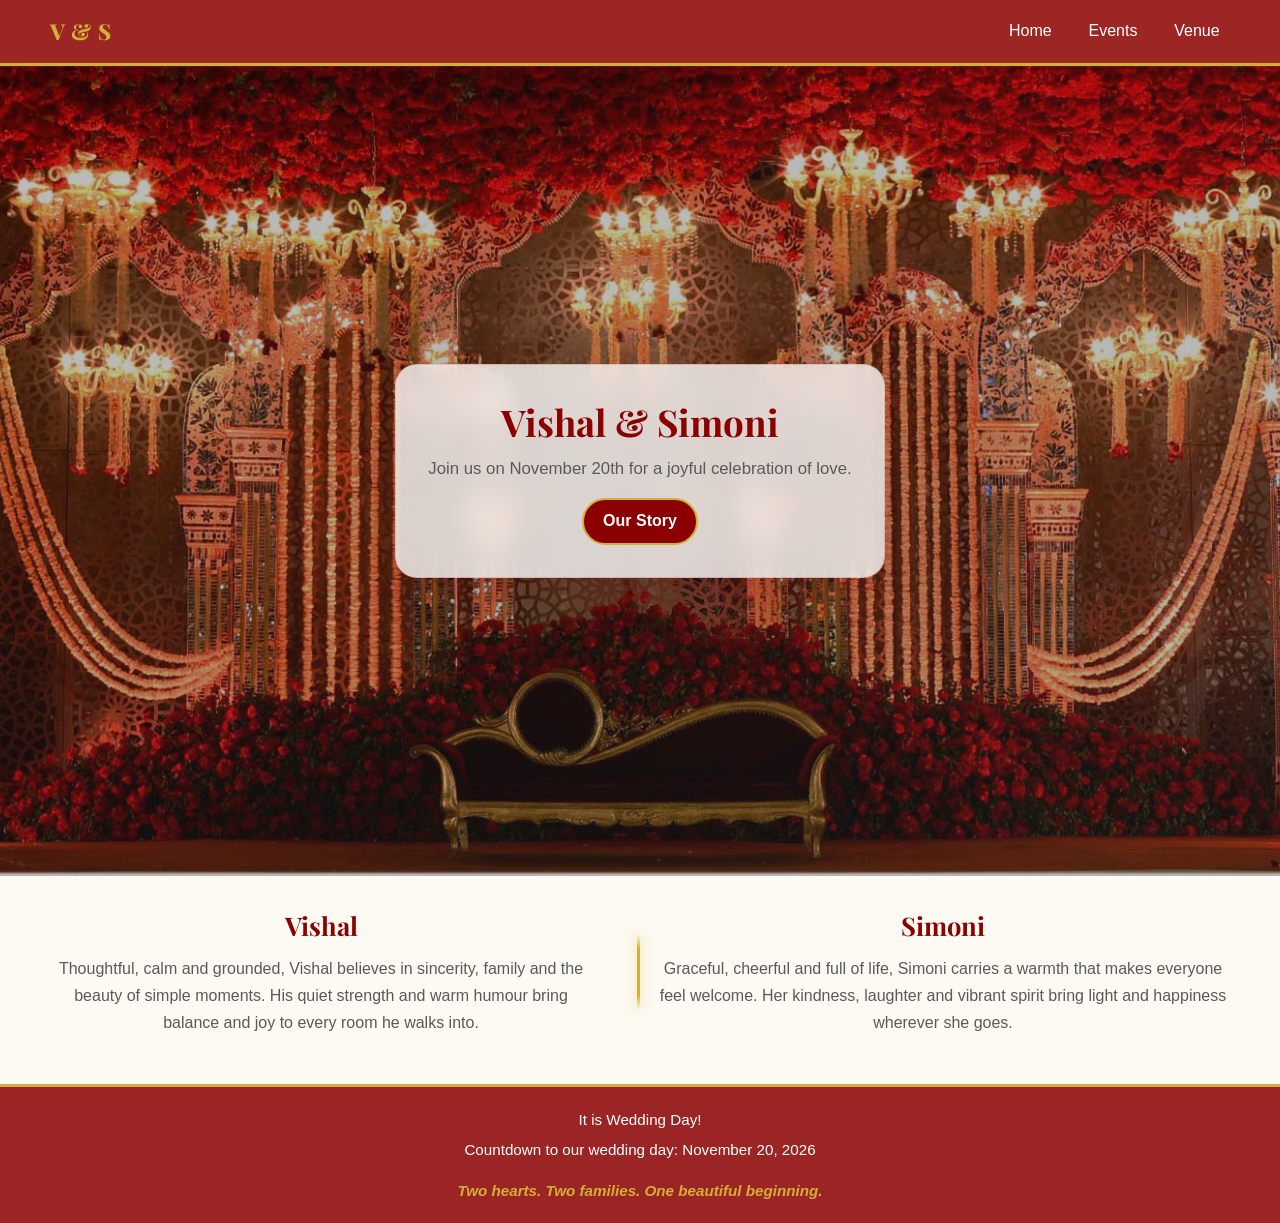
==== index.html @ 8a6bc5d6 "Add files via upload" ====
<!DOCTYPE html>
<html lang="en">
<head>
  <meta charset="UTF-8" />
  <meta name="viewport" content="width=device-width, initial-scale=1.0" />
  <title>Our Wedding - Home</title>
  <link rel="preconnect" href="https://fonts.googleapis.com" />
  <link rel="preconnect" href="https://fonts.gstatic.com" crossorigin />
  <link href="https://fonts.googleapis.com/css2?family=Playfair+Display:wght@600;700;800&family=Inter:wght@300;400;500;600&display=swap" rel="stylesheet" />
  <link rel="stylesheet" href="style.css" />
</head>
<body>
  <header class="topbar">
    <nav class="container nav-grid">
      <a class="brand" href="index.html">V &amp; S</a>
      <div class="nav-links">
        <a href="index.html">Home</a>
        <a href="event.html">Events</a>
        <a href="venue.html">Venue</a>
      </div>
    </nav>
  </header>

  <main>
    <section class="hero" aria-label="Wedding Hero">
      <div class="hero-overlay"></div>
      <div class="glass-card" role="banner" aria-live="polite">
        <h1>Vishal &amp; Simoni</h1>
        <p>Join us on November 20th for a joyful celebration of love.</p>
        <a class="btn" href="event.html">Our Story</a>
      </div>
    </section>
  
    <section class="info-grid container">
      <article>
        <h2>Vishal</h2>
        <p>Thoughtful, calm and grounded, Vishal believes in sincerity, family and the beauty of simple moments. His quiet strength and warm humour bring balance and joy to every room he walks into.</p>
      </article>
      <article>
        <h2>Simoni</h2>
        <p>Graceful, cheerful and full of life, Simoni carries a warmth that makes everyone feel welcome. Her kindness, laughter and vibrant spirit bring light and happiness wherever she goes.</p>
      </article>
    </section>
  </main>

  <footer class="site-footer">
    <div class="countdown" aria-live="polite">
      <div><span id="days">0</span><small>Days</small></div>
      <div><span id="hours">0</span><small>Hours</small></div>
      <div><span id="minutes">0</span><small>Minutes</small></div>
      <div><span id="seconds">0</span><small>Seconds</small></div>
    </div>
    <p>Countdown to our wedding day: November 20, 2026</p>
    <p style="margin-top: 1.5rem; font-style: italic; color: var(--gold); font-weight: 600;">Two hearts. Two families. One beautiful beginning.</p>
  </footer>

  <script>
    const targetDate = new Date("Nov 20, 2026 00:00:00").getTime();
    const updateTimer = () => {
      const now = new Date().getTime();
      const distance = targetDate - now;
      if (distance <= 0) {
        document.querySelector('.countdown').textContent = 'It is Wedding Day!';
        clearInterval(intervalId);
        return;
      }
      const days = Math.floor(distance / (1000 * 60 * 60 * 24));
      const hours = Math.floor((distance % (1000 * 60 * 60 * 24)) / (1000 * 60 * 60));
      const minutes = Math.floor((distance % (1000 * 60 * 60)) / (1000 * 60));
      const seconds = Math.floor((distance % (1000 * 60)) / 1000);
      document.getElementById('days').textContent = days;
      document.getElementById('hours').textContent = hours.toString().padStart(2, '0');
      document.getElementById('minutes').textContent = minutes.toString().padStart(2, '0');
      document.getElementById('seconds').textContent = seconds.toString().padStart(2, '0');
    };
    const intervalId = setInterval(updateTimer, 1000);
    updateTimer();
  </script>
</body>
</html>
---- style.css ----
:root {
    --ivory: #FCFAF2;
    --gold: #D4AF37;
    --maroon: #8B0000;
    --red: #C41E3A;
    --dark-text: #3A3A3A;
    --bg: var(--ivory);
    --surface: rgba(255, 255, 255, 0.78);
    --text: var(--dark-text);
    --muted: #5a5a5a;
    --accent: var(--maroon);
    --border: rgba(139, 0, 0, 0.15);
    --shadow: 0 16px 40px rgba(139, 0, 0, 0.15);
}

* {box-sizing:border-box;margin:0;padding:0;}
html { scroll-behavior: smooth; }
html,body {height:100%;font-family:'Montserrat', sans-serif;background:var(--bg);color:var(--text);display:flex;flex-direction:column;}
body {display:flex;flex-direction:column;}
main {flex:1;}
a {color:inherit;text-decoration:none;}

.topbar {position:sticky;top:0;z-index:20;background:rgba(139,0,0,0.85);backdrop-filter:blur(10px);border-bottom:3px solid var(--gold);box-shadow:0 4px 12px rgba(139,0,0,0.3);}
.container {width:min(100% - 2rem, 1180px);margin:0 auto;}
.nav-grid {display:flex;align-items:center;justify-content:space-between;padding:1rem 0;}
.brand {font-family:'Playfair Display', serif;font-size:1.375rem;font-weight:800;letter-spacing:0.03em;color:var(--gold);}
.nav-links {display:flex;gap:1rem;}
.nav-links a {font-weight:500;color:#fff;padding:0.4rem 0.65rem;border-radius:8px;transition:all 0.2s ease;}
.nav-links a:hover {background:var(--gold);color:var(--maroon);}

.hero {position:relative;height:90vh;display:flex;align-items:center;justify-content:center;text-align:center;background:url('images/hero.jpg') center/cover no-repeat;}
.hero-overlay {position:absolute;inset:0;background:linear-gradient(160deg,rgba(15,15,16,0.28),rgba(46,46,48,0.35));}
.glass-card {position:relative;z-index:2;max-width:520px;margin:0 1rem;padding:2rem;backdrop-filter:blur(12px);background:var(--surface);border:1px solid var(--border);box-shadow:var(--shadow);border-radius:22px;}
.glass-card h1 {font-family:'Playfair Display', serif;font-size:2.3rem;margin-bottom:0.8rem;color:var(--maroon);}
.glass-card p {margin-bottom:1.2rem;color:var(--muted);font-size:1.05rem;}
.btn {display:inline-flex;align-items:center;gap:0.4rem;background:var(--maroon);color:#fff;padding:0.78rem 1.2rem;border-radius:999px;font-weight:600;transition:transform 0.2s ease, box-shadow 0.2s ease;border:2px solid var(--gold);}
.btn:hover {transform:translateY(-1px);box-shadow:0 10px 20px rgba(128,0,0,0.38);background:var(--gold);}

.info-grid {display:grid;grid-template-columns:1fr 1fr;gap:2rem;margin:2rem auto 3rem;align-items:center;}
.info-grid article {text-align:center;}
.info-grid article:first-child {position:relative;padding-right:2rem;}
.info-grid article:first-child::after {content:'';position:absolute;right:-1rem;top:50%;transform:translateY(-50%);width:3px;height:60%;background:linear-gradient(180deg, transparent 0%, var(--gold) 20%, var(--gold) 80%, transparent 100%);border-radius:999px;box-shadow:0 0 12px rgba(212,175,55,0.5);}
.info-grid h2 {font-family:'Playfair Display', serif;font-size:1.6rem;margin-bottom:0.8rem;color:var(--maroon);}
.info-grid p {line-height:1.7;color:var(--muted);}

.section-block {margin:1.5rem 0;padding:1rem 0;}
.section-block h2,h3 {font-family:'Playfair Display', serif;color:var(--maroon);margin-bottom:0.8rem;}
.section-block p, .section-block ul {color:var(--muted);line-height:1.7;}
.section-block ul {padding-left:1.3rem;list-style-type:disc;}

.gallery-section {
  margin:1.5rem 0;
  overflow: hidden; /* Clear floats */
}
.carousel {position:relative;overflow:hidden;border-radius:16px;border:3px solid var(--gold);box-shadow:0 15px 40px rgba(139,0,0,0.25);}
.carousel-track {display:flex;transition:all 0.5s cubic-bezier(0.25, 0.46, 0.45, 0.94);}
.carousel-slide {min-width:100%;display:none;aspect-ratio:4/5;object-fit:cover;filter:brightness(0.95);}
.carousel-slide.active {display:block;animation:slideIn 0.5s ease-out;}
.carousel-slide.active:hover {filter:brightness(1.05);}

@keyframes slideIn {
  from { opacity: 0; transform: scale(0.98); }
  to { opacity: 1; transform: scale(1); }
}

.carousel-btn {position:absolute;top:50%;transform:translateY(-50%);background:rgba(139,0,0,0.9);border:2px solid var(--gold);width:48px;height:48px;border-radius:50%;font-size:1.4rem;cursor:pointer;color:var(--gold);box-shadow:0 12px 24px rgba(139,0,0,0.35);transition:all 0.3s ease;font-weight:bold;}
.carousel-btn:hover {background:var(--gold);color:var(--maroon);transform:translateY(-50%) scale(1.1);}
.prev {left:16px;}
.next {right:16px;}

.video-wrap {position:relative;padding-top:56.25%;border-radius:16px;overflow:hidden;border:1px solid var(--border);box-shadow:var(--shadow);}
.video-wrap iframe {position:absolute;inset:0;width:100%;height:100%;border:0;}

.button-89 {
  --b: 3px;
  --s: .45em;
  --color: var(--maroon);
  padding: calc(.8em + var(--s)) calc(1.2em + var(--s));
  color: var(--color);
  --_p: var(--s);
  background:
    conic-gradient(from 90deg at var(--b) var(--b),#0000 90deg,var(--color) 0)
    var(--_p) var(--_p)/calc(100% - var(--b) - 2*var(--_p)) calc(100% - var(--b) - 2*var(--_p));
  transition: .3s linear, color 0s, background-color 0s;
  outline: var(--b) solid #0000;
  outline-offset: .6em;
  font-size: 18px;
  font-weight: 600;
  border: 0;
  user-select: none;
  -webkit-user-select: none;
  touch-action: manipulation;
  cursor: pointer;
  text-decoration: none;
  display: inline-block;
}

.button-89:hover,
.button-89:focus-visible {
  --_p: 0px;
  outline-color: var(--color);
  outline-offset: .05em;
}

.button-89:active {
  background: var(--color);
  color: #fff;
}

.event-buttons {
  text-align: center;
  padding: 3rem 0;
  background: linear-gradient(135deg, rgba(139, 0, 0, 0.05) 0%, rgba(212, 175, 55, 0.05) 100%);
  border-radius: 16px;
  margin: 2rem 0 3rem 0;
}

.event-buttons h2,
.event-buttons h3 {
  font-size: 2.2rem;
  color: var(--maroon);
  margin-bottom: 0.5rem;
}

.event-buttons p {
  color: var(--muted);
  margin-bottom: 2rem;
  font-size: 1.1rem;
}

.events-details {
  display: grid;
  grid-template-columns: repeat(auto-fit, minmax(250px, 1fr));
  gap: 2rem;
  margin-top: 2rem;
}

.event-detail-card {
  background: linear-gradient(135deg, rgba(139, 0, 0, 0.06) 0%, rgba(212, 175, 55, 0.06) 100%);
  padding: 1.8rem;
  border-left: 4px solid var(--gold);
  border-radius: 12px;
  box-shadow: 0 8px 16px rgba(139, 0, 0, 0.1);
  transition: all 0.3s ease;
}

.event-detail-card:hover {
  transform: translateY(-4px);
  box-shadow: 0 12px 24px rgba(139, 0, 0, 0.15);
}

.event-detail-card h4 {
  color: var(--maroon);
  font-size: 1.3rem;
  margin-bottom: 0.8rem;
  font-family: 'Playfair Display', serif;
}

.event-detail-card p {
  color: var(--muted);
  line-height: 1.7;
  font-size: 0.95rem;
}

.event-nav-buttons {
  margin: 3rem 0 2rem;
  padding: 2.5rem;
  background: linear-gradient(135deg, rgba(139, 0, 0, 0.08) 0%, rgba(212, 175, 55, 0.08) 100%);
  border-radius: 16px;
  border: 2px solid rgba(212, 175, 55, 0.3);
  text-align: center;
}

.event-nav-buttons h3 {
  color: var(--maroon);
  margin-bottom: 1.5rem;
  font-size: 1.8rem;
}

.event-grid { display: flex; justify-content: center; gap: 30px; flex-wrap: wrap; align-items: center; }
.event-grid .button-89 { margin: 15px; }

.map-container {position:relative;padding-top:56.25%;border-radius:16px;overflow:hidden;border:1px solid var(--border);box-shadow:var(--shadow);}
.map-container iframe {position:absolute;inset:0;width:100%;height:100%;border:0;filter:grayscale(15%) contrast(96%) brightness(110%);}

.site-footer {padding:1.5rem 0;text-align:center;color:#fff;font-size:0.95rem;border-top:3px solid var(--gold);background:rgba(139,0,0,0.85);margin-top:auto;}
.site-footer a {color:var(--gold);transition:0.3s;text-decoration:none;}
.site-footer a:hover {text-decoration:underline;}
.countdown {display:flex;justify-content:center;gap:0.9rem;margin-bottom:0.8rem;flex-wrap:wrap;}
.countdown div {background:linear-gradient(135deg, var(--maroon) 0%, rgba(139,0,0,0.8) 100%);padding:1rem 1.2rem;border-radius:12px;min-width:80px;border:2px solid var(--gold);box-shadow:0 12px 28px rgba(212,175,55,0.3);text-align:center;transition:all 0.3s ease;}
.countdown div:hover {transform:translateY(-4px);box-shadow:0 16px 36px rgba(212,175,55,0.4);border-color:#fff;}
.countdown span {display:block;font-family:'Playfair Display', serif;font-size:1.6rem;color:var(--gold);font-weight:800;line-height:1.2;}
.countdown small {color:#fff;font-size:0.7rem;text-transform:uppercase;letter-spacing:0.12em;font-weight:600;margin-top:0.3rem;}

@media (max-width: 960px) {
  .info-grid {grid-template-columns:1fr;}
  .nav-links {gap:0.6rem;}
  .hero {height:70vh;}
}
@media (max-width: 640px) {
  .topbar {padding:0.55rem 0;}
  .glass-card {padding:1.5rem 1rem;}
  .glass-card h1 {font-size:1.8rem;}
  .info-grid {margin:1.5rem auto;}
  .carousel-btn {width:34px;height:34px;font-size:0.95rem;}
  .countdown {flex-wrap:wrap;gap:0.7rem;}
}

/* Parallax Gallery Styles */
.main-slider {
  width: 80%;
  height: 400px; /* Reduced from 100vh for testing */
  float: left;
  position: relative;
  overflow: hidden;
}

.nav-slider {
  width: 20%;
  height: 400px; /* Reduced from 100vh for testing */
  float: left;
  position: relative;
}

.main-slider .swiper-slide,
.nav-slider .swiper-slide {
  overflow: hidden;
  backface-visibility: hidden;
  -webkit-backface-visibility: hidden;
}

.main-slider .slide-bgimg {
  position: absolute;
  top: 0;
  left: 0;
  width: 100%;
  height: 100%;
  background-position: center center;
  background-size: contain; /* Shows full image without cutting */
  background-repeat: no-repeat;
  background-color: rgba(139, 0, 0, 0.1); /* Fills gaps with subtle color */
  transform: translateX(0);
}

.main-slider .content {
  display: none; /* hide text overlays on Roka images */
}

.main-slider .content .title {
  font-size: 2.6em;
  font-weight: bold;
  margin-bottom: 30px;
  color: var(--gold);
  font-family: 'Playfair Display', serif;
  text-shadow: 2px 2px 4px rgba(0,0,0,0.8);
}

.main-slider .content .caption {
  display: block;
  font-size: 13px;
  line-height: 1.4;
  opacity: 0;
  transition: opacity .3s ease;
  color: #fff;
  text-shadow: 1px 1px 2px rgba(0,0,0,0.7);
}

.main-slider .content .caption.show {
  opacity: 1;
}

.nav-slider .content {
  width: 100%;
  text-align: center;
  cursor: pointer;
}

.nav-slider .content .title {
  font-size: 20px;
  color: var(--gold);
  font-weight: bold;
}

.nav-slider .swiper-slide {
  opacity: 0.4;
  transition: opacity 0.3s ease;
  height: 80px; /* Fixed height for thumbnails */
  margin-bottom: 5px;
}

.nav-slider .swiper-slide img {
  width: 100%;
  height: 100%;
  object-fit: cover; /* Ensures images fit without distortion */
  border-radius: 4px;
  cursor: pointer;
}

.nav-slider .swiper-slide.swiper-slide-active {
  opacity: 1;
  transform: scale(1.05); /* Slight scale effect for active thumbnail */
}

[class^="swiper-button-"] {
  width: 44px;
  opacity: 0;
  visibility: hidden;
  transition: all 0.3s ease;
  z-index: 10;
}

.main-slider:hover .swiper-button-prev,
.main-slider:hover .swiper-button-next {
  opacity: 1;
  visibility: visible;
}

.swiper-button-prev {
  transform: translateX(50px);
}

.swiper-button-next {
  transform: translateX(-50px);
}

.main-slider.loading,
.nav-slider.loading {
  opacity: 0.5; /* Reduced opacity instead of hidden */
}

/* Engagement faux 3D scroll slider */
.faux-3d-slider {
  position: relative;
  width: 100%;
  max-width: 1100px;
  height: 420px;
  margin: 1.2rem auto;
  perspective: 1200px;
  overflow: hidden;
  display: flex;
  justify-content: center;
  align-items: center;
  background: rgba(255,255,255,0.05);
  border: 2px solid rgba(212,175,55,0.3);
  border-radius: 16px;
}

.faux-3d-track {
  position: absolute;
  top: 50%;
  left: 50%;
  width: 100%;
  height: 100%;
  transform-style: preserve-3d;
  transform-origin: center center;
  transform: translate(-50%, -50%);
}

.faux-3d-card {
  position: absolute;
  top: 50%;
  left: 50%;
  width: 220px;
  height: 320px;
  transform-style: preserve-3d;
  transition: transform 1.2s ease, opacity 1.2s ease;
  border-radius: 14px;
  overflow: hidden;
  box-shadow: 0 18px 35px rgba(0,0,0,0.25);
  opacity: 0.2;
  backface-visibility: hidden;
  will-change: transform, opacity;
}

.faux-3d-card img {
  width: 100%;
  height: 100%;
  object-fit: contain;
  background-color: #000;
}

.faux-3d-card.active,
.faux-3d-card.near {
  opacity: 1;
}

.faux-3d-card {
  position: absolute;
  top: 50%;
  left: 50%;
  width: 240px;
  height: 360px;
  transform-style: preserve-3d;
  transition: transform 1.2s ease, opacity 1.2s ease;
  border-radius: 14px;
  overflow: hidden;
  box-shadow: 0 18px 35px rgba(0,0,0,0.25);
  opacity: 0.2;
}

.faux-3d-card.active,
.faux-3d-card.near {
  opacity: 1;
}

.faux-3d-card img {
  width: 100%;
  height: 100%;
  object-fit: cover;
  display: block;
}

.faux-3d-card .overlay {
  display: none;
}

@media (max-width: 768px) {
  .faux-3d-slider {
    height: 300px;
  }
  .faux-3d-card {
    width: 180px;
    height: 260px;
  }
}

@media (max-width: 480px) {
  .faux-3d-slider {
    height: 240px;
  }
  .faux-3d-card {
    width: 140px;
    height: 220px;
  }
}

/* Responsive adjustments for parallax gallery */
@media (max-width: 768px) {
  .main-slider {
    width: 100%;
    height: 300px; /* Adjusted for mobile */
    float: none;
  }
  
  .nav-slider {
    width: 100%;
    height: 80px; /* Adjusted for mobile thumbnails */
    float: none;
  }

  .faux-3d-slider {
    height: 280px;
  }

  .faux-3d-card {
    width: 220px;
    height: 100%;
  }
  
  .nav-slider .swiper-wrapper {
    flex-direction: row;
  }
  
  .nav-slider .swiper-slide {
    height: 60px; /* Smaller thumbnails on mobile */
    margin-bottom: 0;
    margin-right: 5px;
  }
  
  .main-slider .content {
    width: 70%;
    top: 30%;
  }
  
  .main-slider .content .title {
    font-size: 2em;
  }
}

@media (max-width: 480px) {
  .main-slider {
    height: 250px; /* Adjusted for small screens */
  }
  
  .nav-slider .swiper-slide {
    height: 50px; /* Even smaller on very small screens */
  }
  
  .main-slider .content {
    width: 80%;
    padding-left: 3%;
  }

  .faux-3d-slider {
    height: 220px;
  }

  .faux-3d-card {
    width: 160px;
    height: 100%;
  }
  
  .main-slider .content .title {
    font-size: 1.5em;
    margin-bottom: 20px;
  }
}
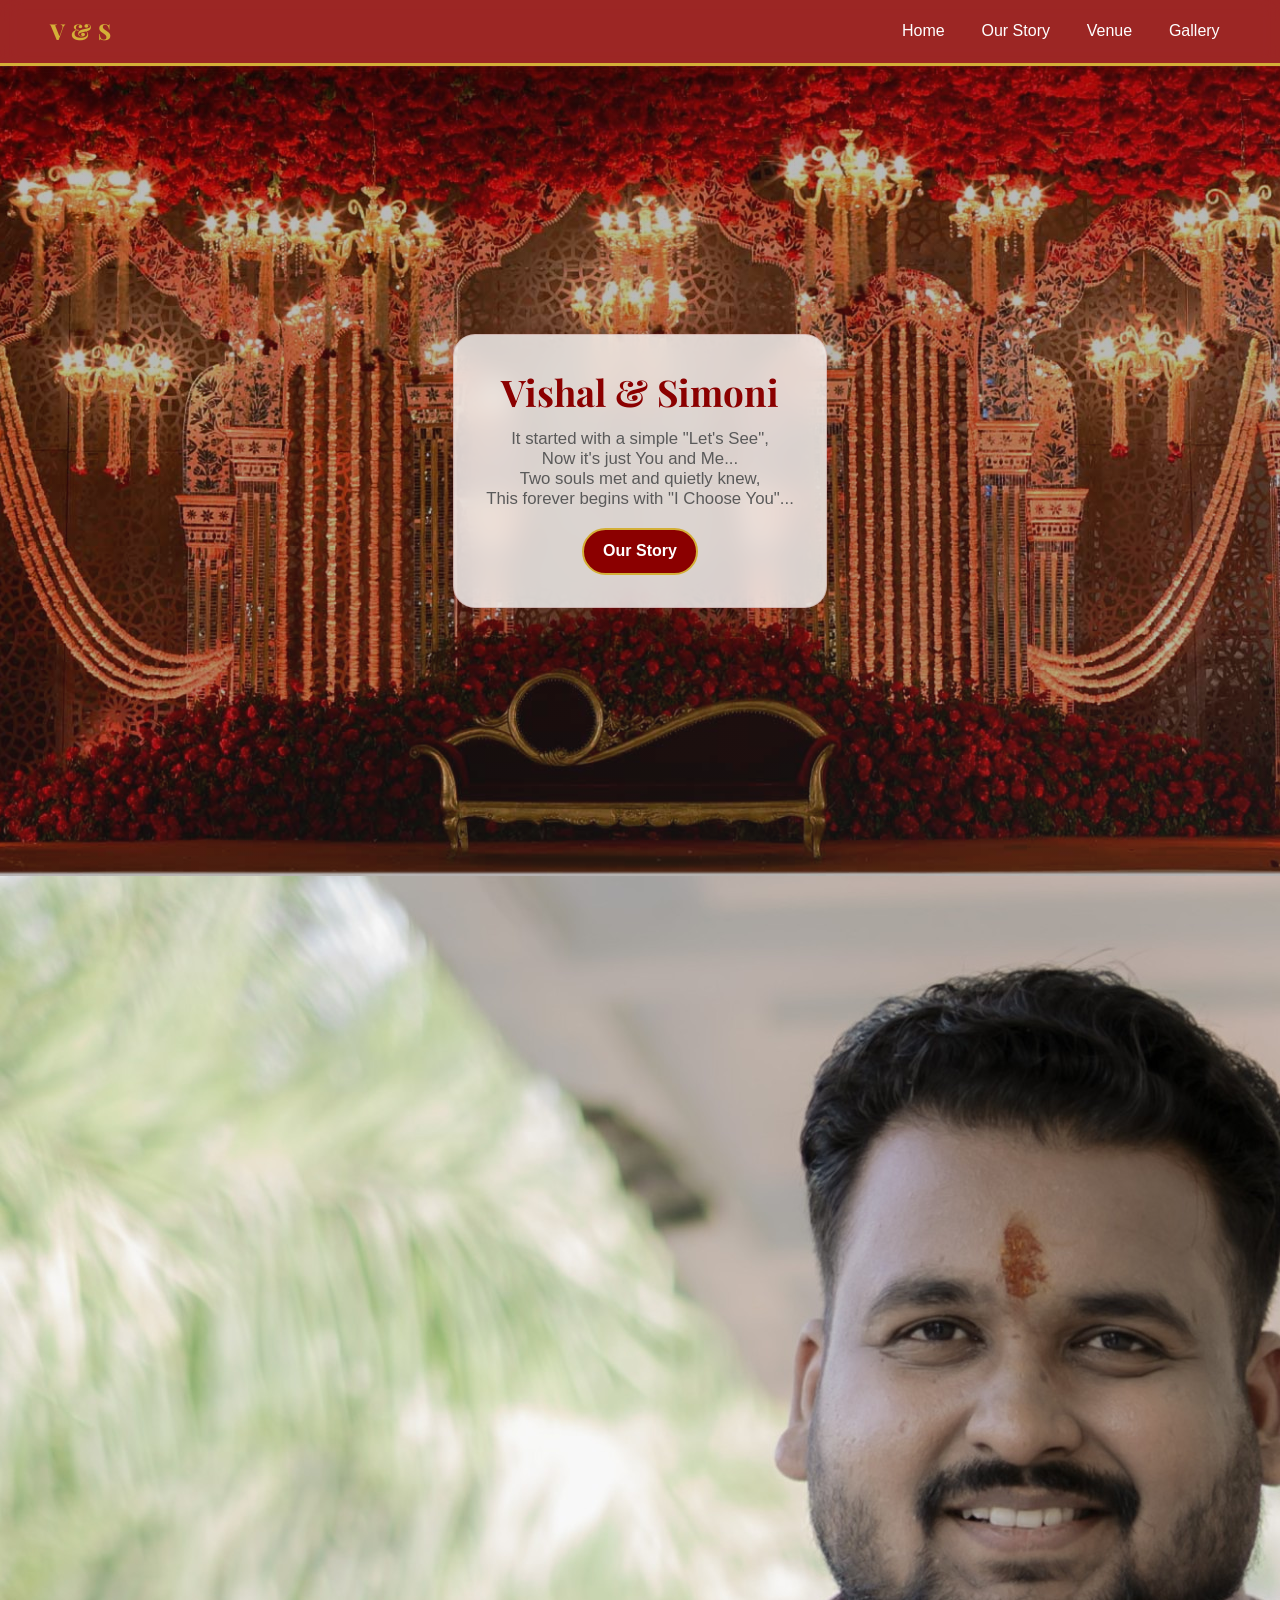
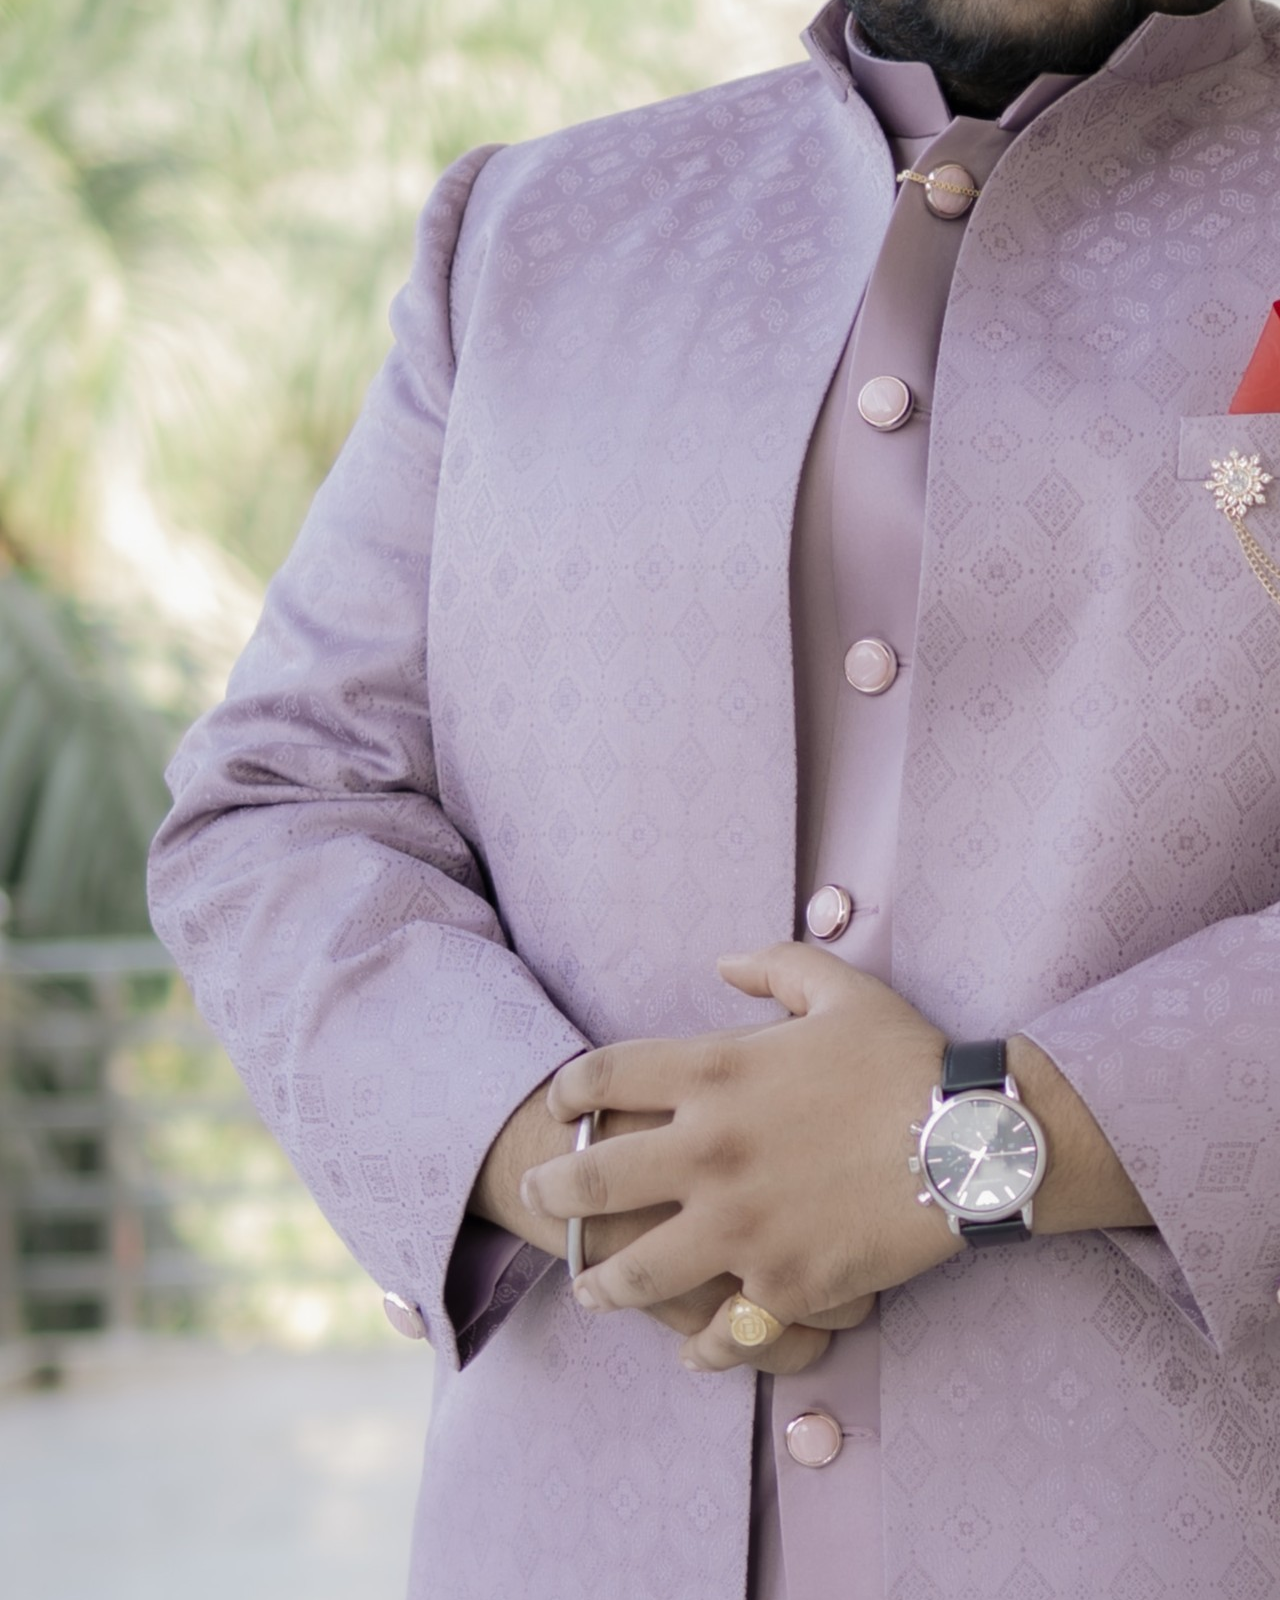
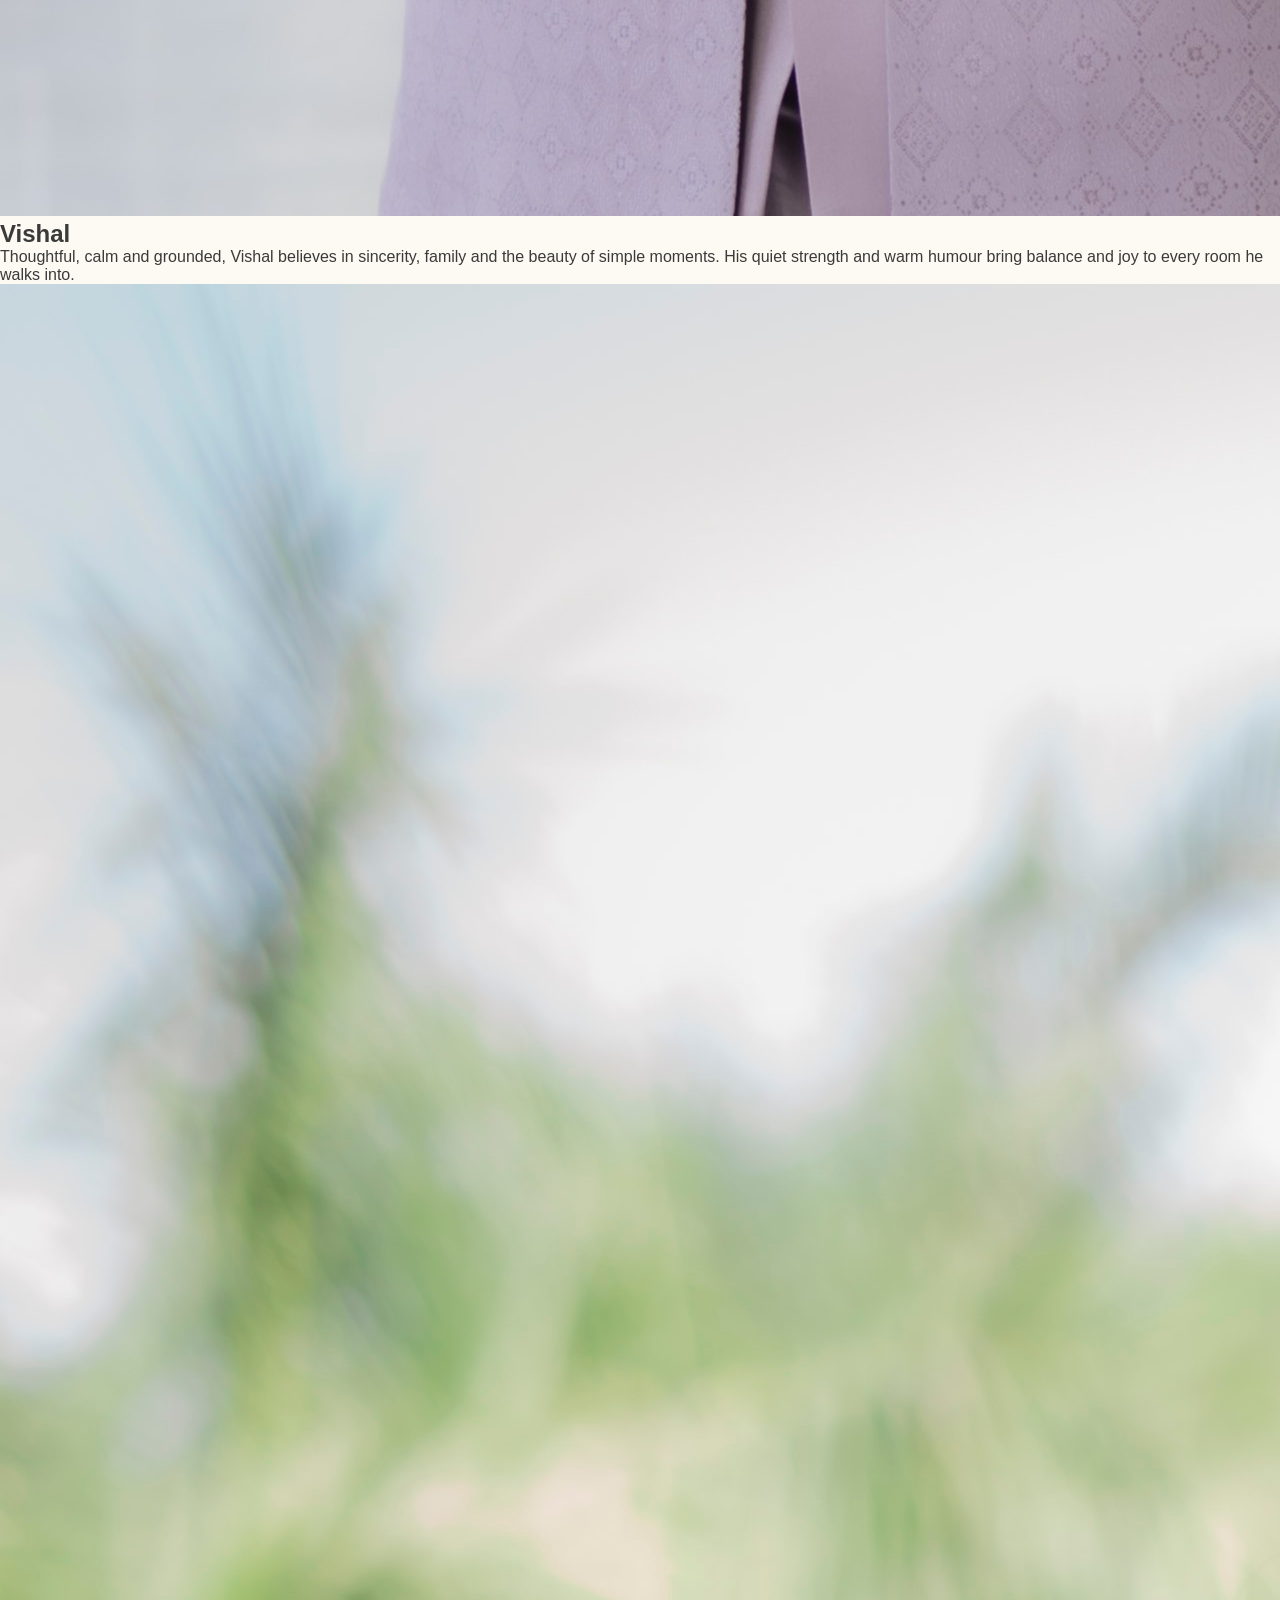
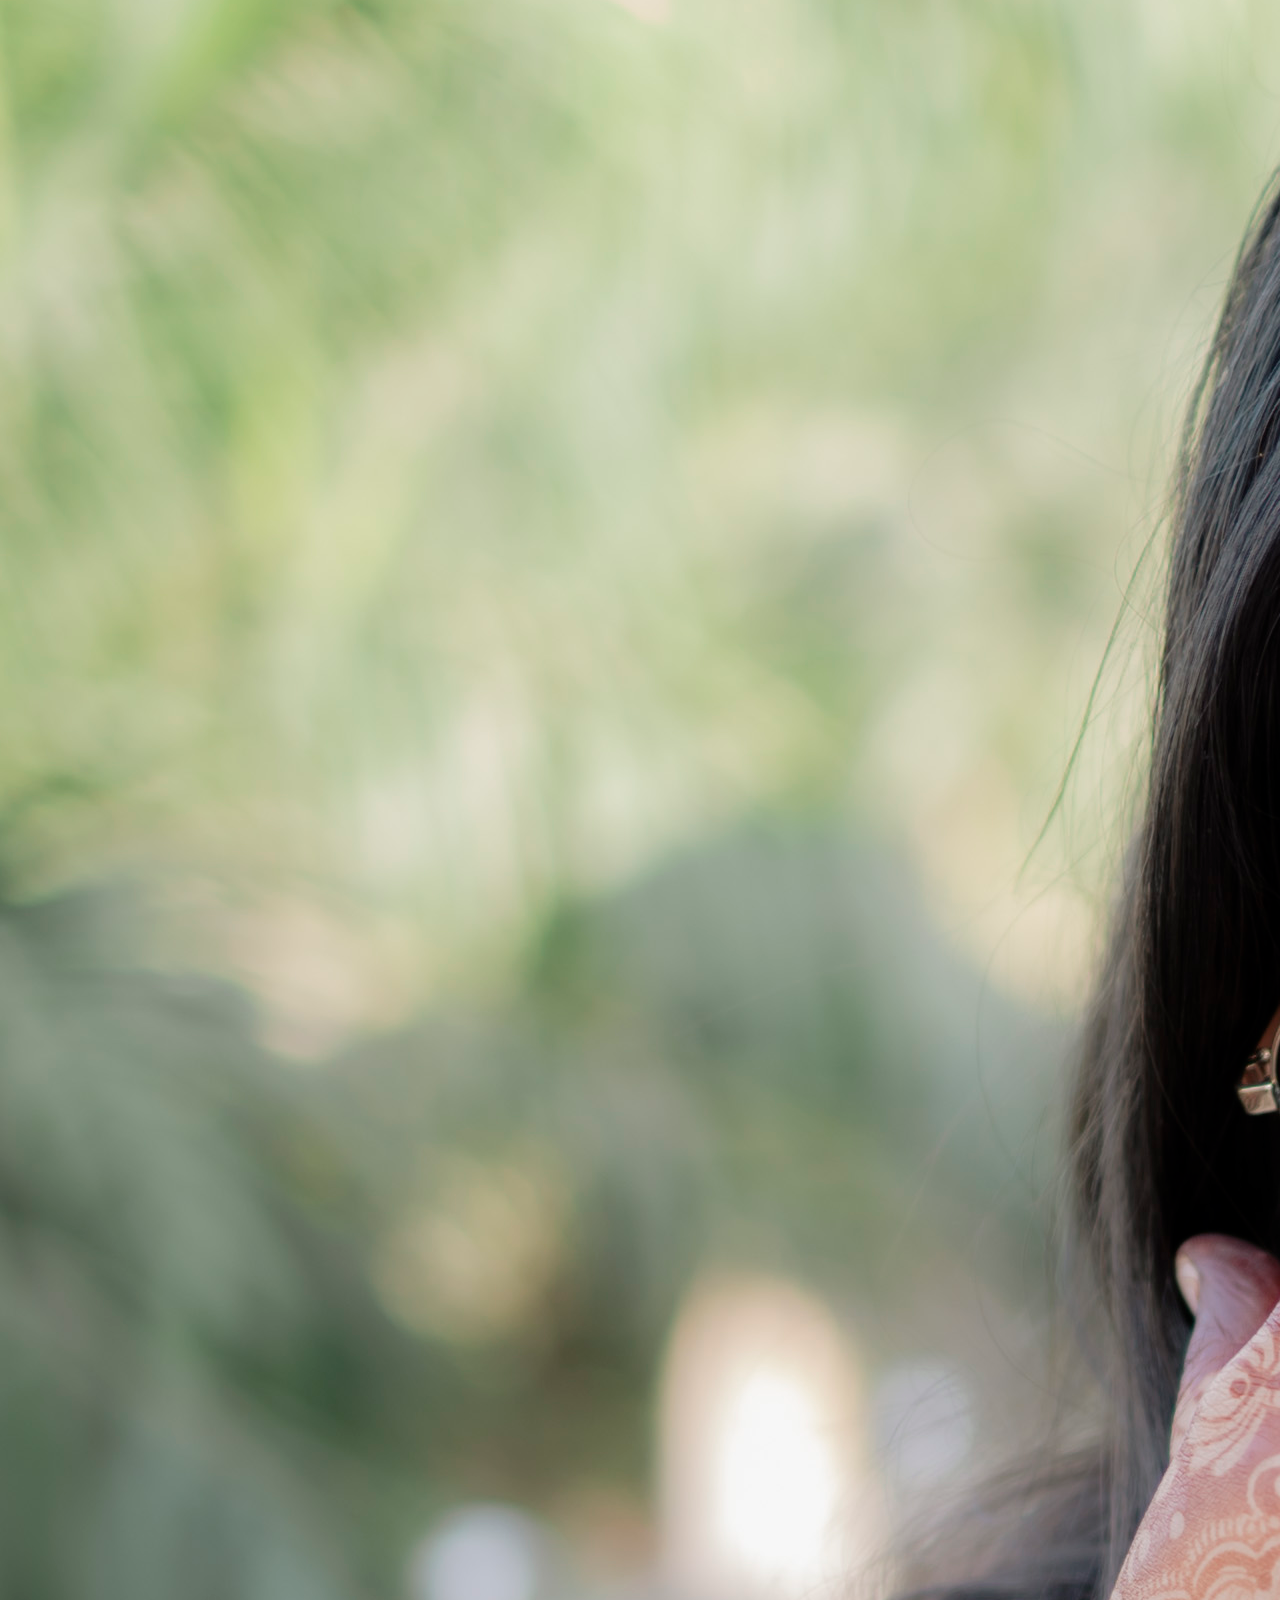
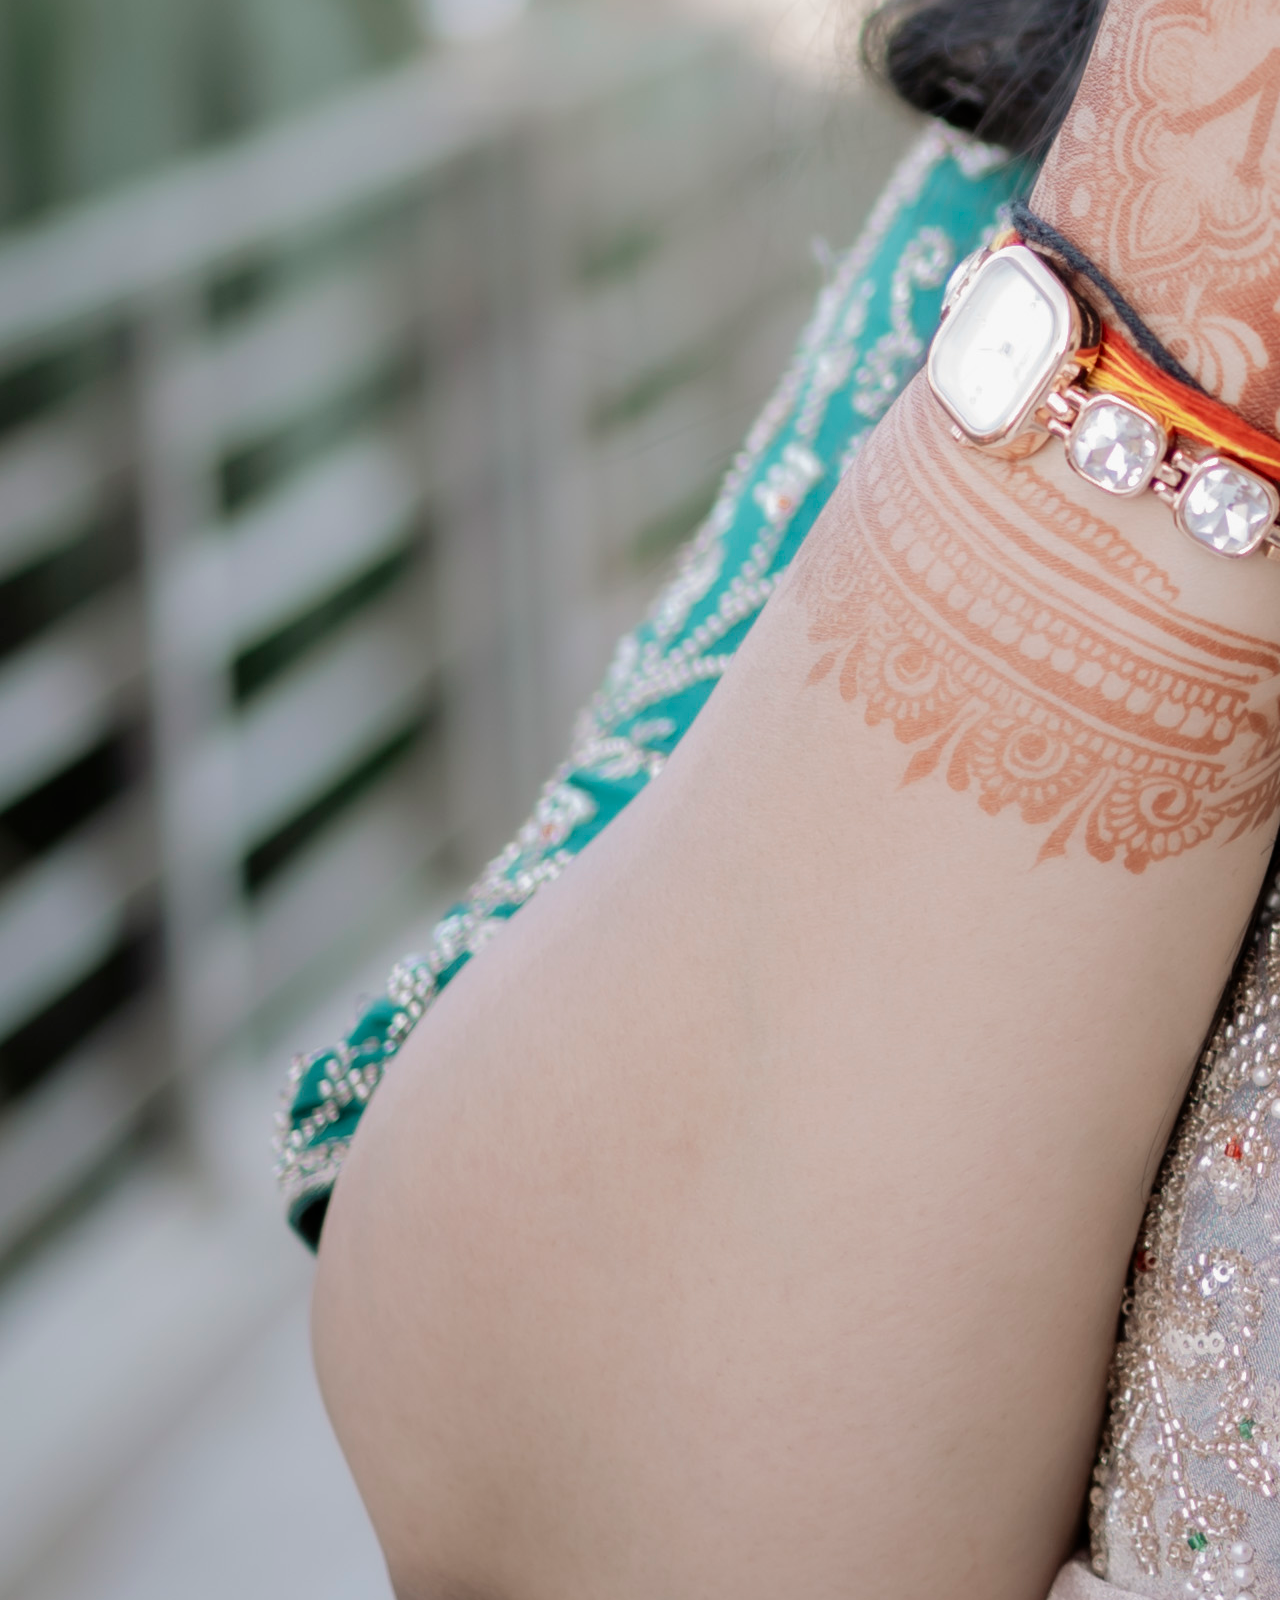
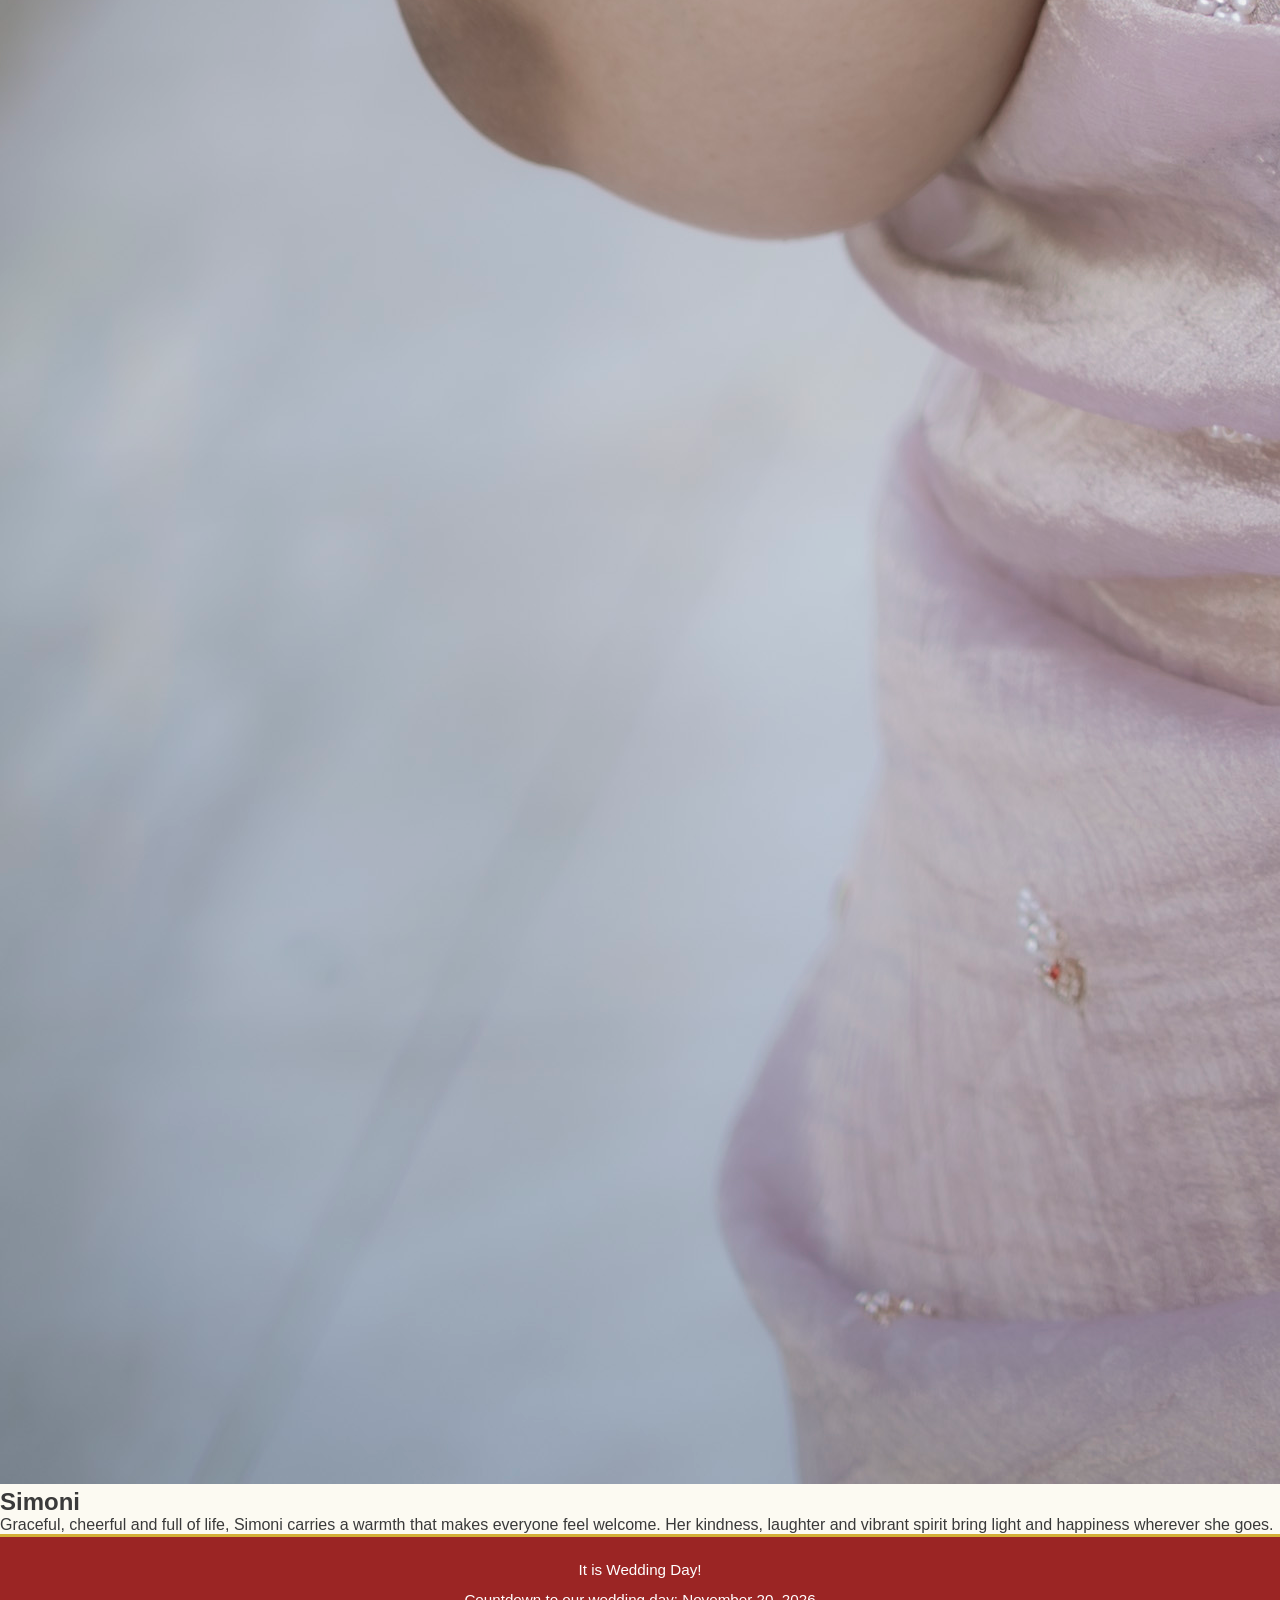
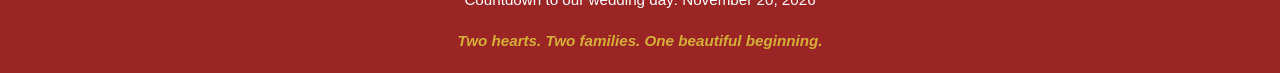
==== commit d6a42f84: "Update index.html" ====
--- a/index.html
+++ b/index.html
@@ -6,7 +6,7 @@
   <title>Our Wedding - Home</title>
   <link rel="preconnect" href="https://fonts.googleapis.com" />
   <link rel="preconnect" href="https://fonts.gstatic.com" crossorigin />
-  <link href="https://fonts.googleapis.com/css2?family=Playfair+Display:wght@600;700;800&family=Inter:wght@300;400;500;600&display=swap" rel="stylesheet" />
+  <link href="https://fonts.googleapis.com/css2?family=Kaushan+Script&family=Playfair+Display:wght@400;500;600;700;800&family=Allura&display=swap" rel="stylesheet" />
   <link rel="stylesheet" href="style.css" />
 </head>
 <body>
@@ -15,8 +15,9 @@
       <a class="brand" href="index.html">V &amp; S</a>
       <div class="nav-links">
         <a href="index.html">Home</a>
-        <a href="event.html">Events</a>
+        <a href="event.html">Our Story</a>
         <a href="venue.html">Venue</a>
+        <a href="gallery.html">Gallery</a>
       </div>
     </nav>
   </header>
@@ -26,21 +27,36 @@
       <div class="hero-overlay"></div>
       <div class="glass-card" role="banner" aria-live="polite">
         <h1>Vishal &amp; Simoni</h1>
-        <p>Join us on November 20th for a joyful celebration of love.</p>
+        <p>It started with a simple "Let's See",<br>
+          Now it's just You and Me...<br>
+          Two souls met and quietly knew,<br>
+          This forever begins with "I Choose You"...
+        </p>
         <a class="btn" href="event.html">Our Story</a>
       </div>
     </section>
-  
-    <section class="info-grid container">
-      <article>
-        <h2>Vishal</h2>
-        <p>Thoughtful, calm and grounded, Vishal believes in sincerity, family and the beauty of simple moments. His quiet strength and warm humour bring balance and joy to every room he walks into.</p>
-      </article>
-      <article>
-        <h2>Simoni</h2>
-        <p>Graceful, cheerful and full of life, Simoni carries a warmth that makes everyone feel welcome. Her kindness, laughter and vibrant spirit bring light and happiness wherever she goes.</p>
-      </article>
-    </section>
+
+    <div class="cards-container">
+      <div class="card">
+        <div class="img-container">
+          <img src="images/groom.jpg" alt="Vishal"/>
+        </div>
+        <div class="card-details">
+          <h2>Vishal</h2>
+          <p>Thoughtful, calm and grounded, Vishal believes in sincerity, family and the beauty of simple moments. His quiet strength and warm humour bring balance and joy to every room he walks into.</p>
+        </div>
+      </div>
+      <div class="card-divider"></div>
+      <div class="card">
+        <div class="img-container">
+          <img src="images/bride.jpg" alt="Simoni"/>
+        </div>
+        <div class="card-details">
+          <h2>Simoni</h2>
+          <p>Graceful, cheerful and full of life, Simoni carries a warmth that makes everyone feel welcome. Her kindness, laughter and vibrant spirit bring light and happiness wherever she goes.</p>
+        </div>
+      </div>
+    </div>
   </main>
 
   <footer class="site-footer">
@@ -77,4 +93,4 @@
     updateTimer();
   </script>
 </body>
-</html>+</html>
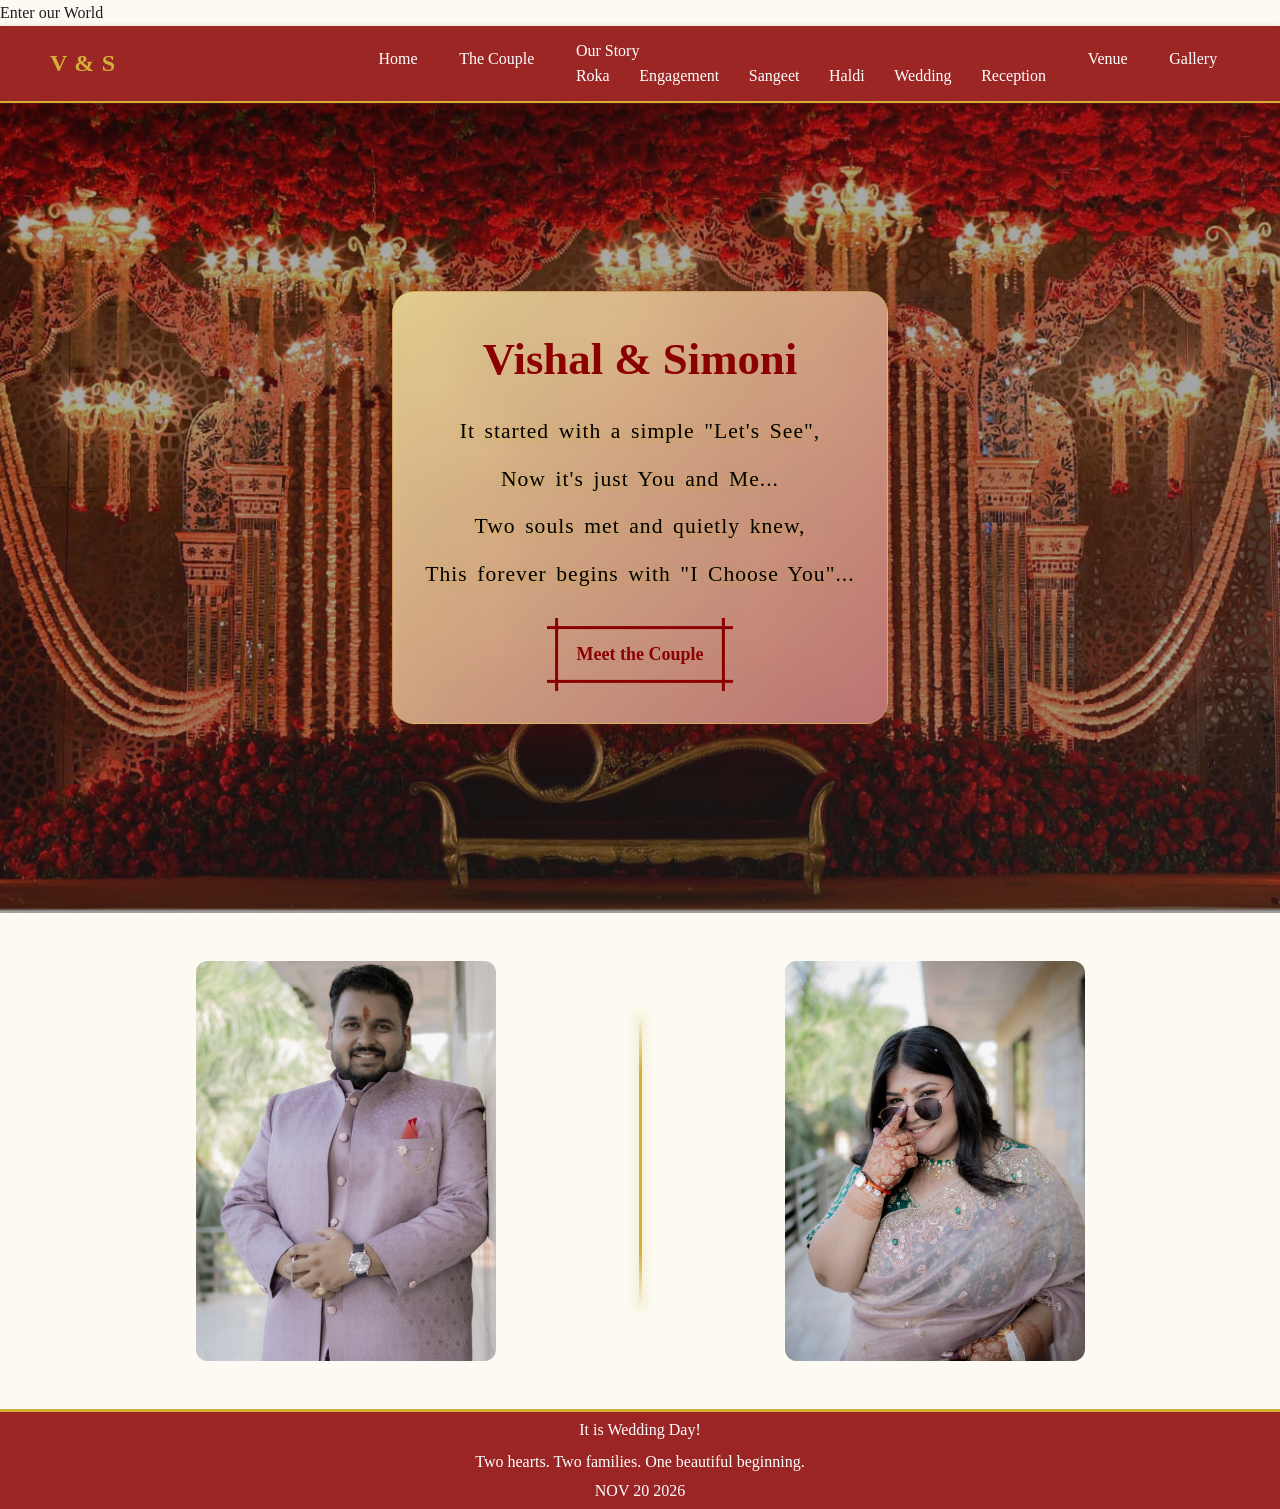
==== commit 87a030d5: "Update index.html" ====
--- a/index.html
+++ b/index.html
@@ -6,16 +6,40 @@
   <title>Our Wedding - Home</title>
   <link rel="preconnect" href="https://fonts.googleapis.com" />
   <link rel="preconnect" href="https://fonts.gstatic.com" crossorigin />
-  <link href="https://fonts.googleapis.com/css2?family=Kaushan+Script&family=Playfair+Display:wght@400;500;600;700;800&family=Allura&display=swap" rel="stylesheet" />
+  <link href="https://fonts.googleapis.com/css2?family=Cormorant+Garamond:ital,wght@0,300;0,400;0,600;1,400&family=Montserrat:wght@300;400;500&family=Cinzel+Decorative:wght@400;700&display=swap" rel="stylesheet" />
   <link rel="stylesheet" href="style.css" />
 </head>
-<body>
+<body class="loading-active">
+  <div id="loader" class="loading-wrapper">
+    <div class="loading-content">
+      <div class="loader-dots">
+        <div class="loader-dot"></div>
+        <div class="loader-dot"></div>
+        <div class="loader-dot"></div>
+        <div class="loader-dot"></div>
+        <div class="loader-dot"></div>
+      </div>
+      <div class="loading-text">Enter our World</div>
+    </div>
+  </div>
+
   <header class="topbar">
     <nav class="container nav-grid">
       <a class="brand" href="index.html">V &amp; S</a>
       <div class="nav-links">
         <a href="index.html">Home</a>
-        <a href="event.html">Our Story</a>
+        <a href="couple.html">The Couple</a>
+        <div class="dropdown">
+          <a href="event.html">Our Story</a>
+          <div class="dropdown-content">
+            <a href="roka.html">Roka</a>
+            <a href="engagement.html">Engagement</a>
+            <a href="sangeet.html">Sangeet</a>
+            <a href="haldi.html">Haldi</a>
+            <a href="wedding.html">Wedding</a>
+            <a href="reception.html">Reception</a>
+          </div>
+        </div>
         <a href="venue.html">Venue</a>
         <a href="gallery.html">Gallery</a>
       </div>
@@ -32,7 +56,7 @@
           Two souls met and quietly knew,<br>
           This forever begins with "I Choose You"...
         </p>
-        <a class="btn" href="event.html">Our Story</a>
+        <a class="button-89" href="couple.html">Meet the Couple</a>
       </div>
     </section>
 
@@ -60,37 +84,35 @@
   </main>
 
   <footer class="site-footer">
-    <div class="countdown" aria-live="polite">
-      <div><span id="days">0</span><small>Days</small></div>
-      <div><span id="hours">0</span><small>Hours</small></div>
-      <div><span id="minutes">0</span><small>Minutes</small></div>
-      <div><span id="seconds">0</span><small>Seconds</small></div>
+    <div class="container footer-compact-row">
+      <div class="countdown" aria-live="polite">
+        <div><span id="days">0</span><small>Days</small></div>
+        <div><span id="hours">0</span><small>Hours</small></div>
+        <div><span id="minutes">0</span><small>Minutes</small></div>
+        <div><span id="seconds">0</span><small>Seconds</small></div>
+      </div>
+      <p class="footer-quote-inline">Two hearts. Two families. One beautiful beginning.</p>
+      <div class="wedding-seal">
+        <div class="seal-inner">
+          <span class="seal-month">NOV</span>
+          <span class="seal-day">20</span>
+          <span class="seal-year">2026</span>
+        </div>
+      </div>
     </div>
-    <p>Countdown to our wedding day: November 20, 2026</p>
-    <p style="margin-top: 1.5rem; font-style: italic; color: var(--gold); font-weight: 600;">Two hearts. Two families. One beautiful beginning.</p>
   </footer>
 
+  <script src="countdown.js"></script>
   <script>
-    const targetDate = new Date("Nov 20, 2026 00:00:00").getTime();
-    const updateTimer = () => {
-      const now = new Date().getTime();
-      const distance = targetDate - now;
-      if (distance <= 0) {
-        document.querySelector('.countdown').textContent = 'It is Wedding Day!';
-        clearInterval(intervalId);
-        return;
-      }
-      const days = Math.floor(distance / (1000 * 60 * 60 * 24));
-      const hours = Math.floor((distance % (1000 * 60 * 60 * 24)) / (1000 * 60 * 60));
-      const minutes = Math.floor((distance % (1000 * 60 * 60)) / (1000 * 60));
-      const seconds = Math.floor((distance % (1000 * 60)) / 1000);
-      document.getElementById('days').textContent = days;
-      document.getElementById('hours').textContent = hours.toString().padStart(2, '0');
-      document.getElementById('minutes').textContent = minutes.toString().padStart(2, '0');
-      document.getElementById('seconds').textContent = seconds.toString().padStart(2, '0');
-    };
-    const intervalId = setInterval(updateTimer, 1000);
-    updateTimer();
+    window.addEventListener('load', () => {
+      setTimeout(() => {
+        const loader = document.getElementById('loader');
+        if (loader) {
+          loader.classList.add('hidden');
+          document.body.classList.remove('loading-active');
+        }
+      }, 3500);
+    });
   </script>
 </body>
 </html>
--- a/style.css
+++ b/style.css
@@ -3,36 +3,36 @@
     --gold: #D4AF37;
     --maroon: #8B0000;
     --red: #C41E3A;
-    --dark-text: #3A3A3A;
+    --dark-text: #1f1f1f;
     --bg: var(--ivory);
-    --surface: rgba(255, 255, 255, 0.78);
-    --text: var(--dark-text);
-    --muted: #5a5a5a;
+    --surface: rgba(255, 255, 255, 0.9);
+    --text: #1f1f1f;
+    --muted: #444444;
     --accent: var(--maroon);
-    --border: rgba(139, 0, 0, 0.15);
-    --shadow: 0 16px 40px rgba(139, 0, 0, 0.15);
+    --border: rgba(139, 0, 0, 0.25);
+    --shadow: 0 18px 42px rgba(139, 0, 0, 0.2);
 }
 
 * {box-sizing:border-box;margin:0;padding:0;}
-html { scroll-behavior: smooth; }
-html,body {height:100%;font-family:'Montserrat', sans-serif;background:var(--bg);color:var(--text);display:flex;flex-direction:column;}
+html {scroll-behavior:smooth;}
+html,body {height:100%;font-family:'Kaushan Script', cursive;font-size:16px;line-height:1.6;color:var(--text);display:flex;flex-direction:column;background:var(--bg);}
 body {display:flex;flex-direction:column;}
 main {flex:1;}
 a {color:inherit;text-decoration:none;}
 
-.topbar {position:sticky;top:0;z-index:20;background:rgba(139,0,0,0.85);backdrop-filter:blur(10px);border-bottom:3px solid var(--gold);box-shadow:0 4px 12px rgba(139,0,0,0.3);}
+.topbar {position:sticky;top:0;z-index:20;background:rgba(139,0,0,0.85);backdrop-filter:blur(10px);border-bottom:2px solid var(--gold);box-shadow:0 3px 8px rgba(139,0,0,0.3);padding:0.15rem 0;}
 .container {width:min(100% - 2rem, 1180px);margin:0 auto;}
-.nav-grid {display:flex;align-items:center;justify-content:space-between;padding:1rem 0;}
-.brand {font-family:'Playfair Display', serif;font-size:1.375rem;font-weight:800;letter-spacing:0.03em;color:var(--gold);}
+.nav-grid {display:flex;align-items:center;justify-content:space-between;padding:0.6rem 0;}
+.brand {font-family:'Playfair Display', serif;font-size:1.5rem;font-weight:800;letter-spacing:0.03em;color:var(--gold);}
 .nav-links {display:flex;gap:1rem;}
-.nav-links a {font-weight:500;color:#fff;padding:0.4rem 0.65rem;border-radius:8px;transition:all 0.2s ease;}
+.nav-links a {font-weight:500;color:#fff;padding:0.5rem 0.8rem;border-radius:8px;transition:all 0.2s ease;font-size:1rem;}
 .nav-links a:hover {background:var(--gold);color:var(--maroon);}
 
 .hero {position:relative;height:90vh;display:flex;align-items:center;justify-content:center;text-align:center;background:url('images/hero.jpg') center/cover no-repeat;}
-.hero-overlay {position:absolute;inset:0;background:linear-gradient(160deg,rgba(15,15,16,0.28),rgba(46,46,48,0.35));}
-.glass-card {position:relative;z-index:2;max-width:520px;margin:0 1rem;padding:2rem;backdrop-filter:blur(12px);background:var(--surface);border:1px solid var(--border);box-shadow:var(--shadow);border-radius:22px;}
-.glass-card h1 {font-family:'Playfair Display', serif;font-size:2.3rem;margin-bottom:0.8rem;color:var(--maroon);}
-.glass-card p {margin-bottom:1.2rem;color:var(--muted);font-size:1.05rem;}
+.hero-overlay {position:absolute;inset:0;background:linear-gradient(160deg,rgba(15,15,16,0.35),rgba(46,46,48,0.45));}
+.glass-card {position:relative;z-index:2;max-width:520px;margin:0 1rem;padding:2rem;backdrop-filter:blur(14px);background:linear-gradient(135deg, rgba(212, 175, 55, 0.5) 0%, rgba(139, 0, 0, 0.5) 100%), rgba(255, 255, 255, 0.88);border:1px solid rgba(212, 175, 55, 0.45);box-shadow:0 14px 36px rgba(139, 0, 0, 0.25);border-radius:22px;}
+.glass-card h1 {font-family:'Playfair Display', serif;font-size:2.8rem;margin-bottom:0.8rem;color:var(--maroon);font-weight:700;}
+.glass-card p {margin-bottom:1.2rem;color:#000;font-size:1.35rem;font-family:'Allura', cursive;font-weight:500;line-height:2.2;letter-spacing:1px;word-spacing:0.15em;text-shadow:0 2px 6px rgba(212,175,55,0.6);}
 .btn {display:inline-flex;align-items:center;gap:0.4rem;background:var(--maroon);color:#fff;padding:0.78rem 1.2rem;border-radius:999px;font-weight:600;transition:transform 0.2s ease, box-shadow 0.2s ease;border:2px solid var(--gold);}
 .btn:hover {transform:translateY(-1px);box-shadow:0 10px 20px rgba(128,0,0,0.38);background:var(--gold);}
 
@@ -40,17 +40,126 @@
 .info-grid article {text-align:center;}
 .info-grid article:first-child {position:relative;padding-right:2rem;}
 .info-grid article:first-child::after {content:'';position:absolute;right:-1rem;top:50%;transform:translateY(-50%);width:3px;height:60%;background:linear-gradient(180deg, transparent 0%, var(--gold) 20%, var(--gold) 80%, transparent 100%);border-radius:999px;box-shadow:0 0 12px rgba(212,175,55,0.5);}
-.info-grid h2 {font-family:'Playfair Display', serif;font-size:1.6rem;margin-bottom:0.8rem;color:var(--maroon);}
-.info-grid p {line-height:1.7;color:var(--muted);}
-
-.section-block {margin:1.5rem 0;padding:1rem 0;}
-.section-block h2,h3 {font-family:'Playfair Display', serif;color:var(--maroon);margin-bottom:0.8rem;}
-.section-block p, .section-block ul {color:var(--muted);line-height:1.7;}
+.info-grid h2 {font-family:'Playfair Display', serif;font-size:1.8rem;margin-bottom:0.8rem;color:var(--maroon);font-weight:700;}
+.info-grid p {line-height:1.75;color:var(--text);font-size:1rem;font-weight:500;}
+
+/* Card Styles with 3D Flip Effect */
+.cards-container {
+  max-width:1000px;
+  margin:3rem auto;
+  display:flex;
+  flex-wrap:wrap;
+  justify-content:space-around;
+  gap:2rem;
+  padding:0 1rem;
+}
+
+.card {
+  position:relative;
+  width:300px;
+  height:400px;
+  background:#fff;
+  transform-style:preserve-3d;
+  transform:perspective(2000px);
+  transition:1s;
+  box-shadow:inset 100px 0 50px rgba(139,0,0,0.3);
+  border-radius:12px;
+  overflow:hidden;
+}
+
+.card:hover {
+  z-index:1111;
+  transform:perspective(2000px) rotate(-10deg);
+  box-shadow:inset 20px 0 50px rgba(139,0,0,0.5);
+}
+
+.card .img-container {
+  position:relative;
+  width:100%;
+  height:100%;
+  transform-origin:left;
+  z-index:1;
+  transition:1s;
+  border-radius:12px;
+}
+
+.card .img-container img {
+  position:absolute;
+  left:0;
+  top:0;
+  height:100%;
+  width:100%;
+  object-fit:cover;
+}
+
+.card:hover .img-container {
+  transform:rotateY(-135deg);
+}
+
+.card .card-details {
+  position:absolute;
+  left:0;
+  top:0;
+  width:100%;
+  height:100%;
+  box-sizing:border-box;
+  padding:20px;
+  color:#000;
+  background:linear-gradient(135deg, rgba(212,175,55,0.05) 0%, rgba(139,0,0,0.05) 100%);
+  display:flex;
+  flex-direction:column;
+  justify-content:center;
+}
+
+.card .card-details h2 {
+  margin:0;
+  padding:0.5em 0;
+  text-transform:uppercase;
+  font-size:1.8em;
+  color:var(--maroon);
+  font-family:'Playfair Display', serif;
+  font-weight:700;
+}
+
+.card .card-details p {
+  margin:0;
+  padding:0;
+  line-height:1.6;
+  font-size:1rem;
+  color:var(--text);
+  font-weight:500;
+}
+
+.card-divider {
+  width:3px;
+  height:300px;
+  background:linear-gradient(180deg, transparent 0%, var(--gold) 20%, var(--gold) 80%, transparent 100%);
+  box-shadow:0 0 12px rgba(212,175,55,0.5);
+  border-radius:999px;
+  align-self:center;
+  margin:0 2rem;
+}
+
+.section-block {margin:0.5rem 0;padding:0.5rem 0;}
+.section-block h2,h3 {font-family:'Playfair Display', serif;color:var(--maroon);margin:0 0 0.5rem 0;font-weight:700;}
+.section-block p, .section-block ul {color:var(--text);line-height:1.75;font-size:1rem;font-weight:500;}
 .section-block ul {padding-left:1.3rem;list-style-type:disc;}
 
 .gallery-section {
-  margin:1.5rem 0;
-  overflow: hidden; /* Clear floats */
+  width: 100%;
+  position: relative;
+  z-index: 1;
+  margin: 0.5rem 0;
+  padding: 0;
+  overflow: hidden;
+  text-align: center;
+  background: transparent;
+}
+
+.gallery-section h3 {
+  margin: 0 !important;
+  padding: 0.5rem 0 0 0;
+  font-size: 1.3rem;
 }
 .carousel {position:relative;overflow:hidden;border-radius:16px;border:3px solid var(--gold);box-shadow:0 15px 40px rgba(139,0,0,0.25);}
 .carousel-track {display:flex;transition:all 0.5s cubic-bezier(0.25, 0.46, 0.45, 0.94);}
@@ -163,7 +272,7 @@
 }
 
 .event-nav-buttons {
-  margin: 3rem 0 2rem;
+  margin: 1rem 0 0.5rem;
   padding: 2.5rem;
   background: linear-gradient(135deg, rgba(139, 0, 0, 0.08) 0%, rgba(212, 175, 55, 0.08) 100%);
   border-radius: 16px;
@@ -173,24 +282,29 @@
 
 .event-nav-buttons h3 {
   color: var(--maroon);
-  margin-bottom: 1.5rem;
+  margin-bottom: 1rem;
   font-size: 1.8rem;
 }
 
 .event-grid { display: flex; justify-content: center; gap: 30px; flex-wrap: wrap; align-items: center; }
 .event-grid .button-89 { margin: 15px; }
 
-.map-container {position:relative;padding-top:56.25%;border-radius:16px;overflow:hidden;border:1px solid var(--border);box-shadow:var(--shadow);}
+.map-container {position:relative;padding-top:56.25%;border-radius:16px;overflow:hidden;border:3px solid var(--gold);box-shadow:0 12px 32px rgba(212,175,55,0.4), inset 0 0 0 1px rgba(139,0,0,0.3);background:rgba(139,0,0,0.08);}
 .map-container iframe {position:absolute;inset:0;width:100%;height:100%;border:0;filter:grayscale(15%) contrast(96%) brightness(110%);}
 
-.site-footer {padding:1.5rem 0;text-align:center;color:#fff;font-size:0.95rem;border-top:3px solid var(--gold);background:rgba(139,0,0,0.85);margin-top:auto;}
+.doli-section {margin:2.5rem 0;display:flex;justify-content:center;align-items:center;}
+.doli-image {max-width:100%;height:auto;border-radius:16px;border:4px solid var(--gold);box-shadow:0 16px 40px rgba(139,0,0,0.3), inset 0 0 0 2px rgba(212,175,55,0.5);transition:transform 0.3s ease, box-shadow 0.3s ease;object-fit:cover;}
+.doli-image:hover {transform:scale(1.03);box-shadow:0 20px 48px rgba(139,0,0,0.4), inset 0 0 0 2px rgba(212,175,55,0.6);}
+
+.site-footer {padding:0.35rem 0;text-align:center;color:#fff;font-size:1rem;border-top:3px solid var(--gold);background:rgba(139,0,0,0.85);margin-top:auto;font-weight:400;}
+.site-footer p {margin:0.2rem 0;font-size:1rem;font-weight:500;}
 .site-footer a {color:var(--gold);transition:0.3s;text-decoration:none;}
 .site-footer a:hover {text-decoration:underline;}
-.countdown {display:flex;justify-content:center;gap:0.9rem;margin-bottom:0.8rem;flex-wrap:wrap;}
-.countdown div {background:linear-gradient(135deg, var(--maroon) 0%, rgba(139,0,0,0.8) 100%);padding:1rem 1.2rem;border-radius:12px;min-width:80px;border:2px solid var(--gold);box-shadow:0 12px 28px rgba(212,175,55,0.3);text-align:center;transition:all 0.3s ease;}
+.countdown {display:flex;justify-content:center;gap:0.6rem;margin-bottom:0.4rem;flex-wrap:wrap;}
+.countdown div {background:linear-gradient(135deg, var(--maroon) 0%, rgba(139,0,0,0.8) 100%);padding:0.6rem 0.8rem;border-radius:12px;min-width:70px;border:2px solid var(--gold);box-shadow:0 12px 28px rgba(212,175,55,0.3);text-align:center;transition:all 0.3s ease;}
 .countdown div:hover {transform:translateY(-4px);box-shadow:0 16px 36px rgba(212,175,55,0.4);border-color:#fff;}
-.countdown span {display:block;font-family:'Playfair Display', serif;font-size:1.6rem;color:var(--gold);font-weight:800;line-height:1.2;}
-.countdown small {color:#fff;font-size:0.7rem;text-transform:uppercase;letter-spacing:0.12em;font-weight:600;margin-top:0.3rem;}
+.countdown span {display:block;font-family:'Playfair Display', serif;font-size:1.4rem;color:var(--gold);font-weight:800;line-height:1.1;}
+.countdown small {color:#fff;font-size:0.65rem;text-transform:uppercase;letter-spacing:0.12em;font-weight:600;margin-top:0.15rem;}
 
 @media (max-width: 960px) {
   .info-grid {grid-template-columns:1fr;}
@@ -332,75 +446,41 @@
 .faux-3d-slider {
   position: relative;
   width: 100%;
-  max-width: 1100px;
-  height: 420px;
-  margin: 1.2rem auto;
+  height: 620px;
+  margin: 0 auto;
+  padding: 0 0 5px 0;
   perspective: 1200px;
   overflow: hidden;
-  display: flex;
-  justify-content: center;
-  align-items: center;
-  background: rgba(255,255,255,0.05);
-  border: 2px solid rgba(212,175,55,0.3);
-  border-radius: 16px;
+  display: block;
+  background: transparent;
+  border: none;
+  border-radius: 0;
 }
 
 .faux-3d-track {
-  position: absolute;
-  top: 50%;
-  left: 50%;
+  position: relative;
   width: 100%;
-  height: 100%;
+  height: 505px;
   transform-style: preserve-3d;
-  transform-origin: center center;
-  transform: translate(-50%, -50%);
+  overflow: hidden;
 }
 
 .faux-3d-card {
   position: absolute;
-  top: 50%;
+  top: 100%;
   left: 50%;
-  width: 220px;
-  height: 320px;
+  width: 280px;
+  height: 480px;
+  margin-top: -240px;
+  margin-left: -140px;
   transform-style: preserve-3d;
   transition: transform 1.2s ease, opacity 1.2s ease;
   border-radius: 14px;
   overflow: hidden;
   box-shadow: 0 18px 35px rgba(0,0,0,0.25);
-  opacity: 0.2;
+  opacity: 0.4;
   backface-visibility: hidden;
   will-change: transform, opacity;
-}
-
-.faux-3d-card img {
-  width: 100%;
-  height: 100%;
-  object-fit: contain;
-  background-color: #000;
-}
-
-.faux-3d-card.active,
-.faux-3d-card.near {
-  opacity: 1;
-}
-
-.faux-3d-card {
-  position: absolute;
-  top: 50%;
-  left: 50%;
-  width: 240px;
-  height: 360px;
-  transform-style: preserve-3d;
-  transition: transform 1.2s ease, opacity 1.2s ease;
-  border-radius: 14px;
-  overflow: hidden;
-  box-shadow: 0 18px 35px rgba(0,0,0,0.25);
-  opacity: 0.2;
-}
-
-.faux-3d-card.active,
-.faux-3d-card.near {
-  opacity: 1;
 }
 
 .faux-3d-card img {
@@ -410,27 +490,44 @@
   display: block;
 }
 
+.faux-3d-card.active,
+.faux-3d-card.near {
+  opacity: 1;
+}
+
 .faux-3d-card .overlay {
   display: none;
 }
 
 @media (max-width: 768px) {
   .faux-3d-slider {
-    height: 300px;
+    height: 500px;
+    padding: 0 0 5px 0;
+  }
+  .faux-3d-track {
+    height: 400px;
   }
   .faux-3d-card {
-    width: 180px;
-    height: 260px;
+    width: 220px;
+    height: 360px;
+    margin-top: -180px;
+    margin-left: -110px;
   }
 }
 
 @media (max-width: 480px) {
   .faux-3d-slider {
-    height: 240px;
+    height: 410px;
+    padding: 0 0 5px 0;
+  }
+  .faux-3d-track {
+    height: 305px;
   }
   .faux-3d-card {
-    width: 140px;
-    height: 220px;
+    width: 160px;
+    height: 280px;
+    margin-top: -140px;
+    margin-left: -80px;
   }
 }
 
@@ -504,4 +601,4 @@
     font-size: 1.5em;
     margin-bottom: 20px;
   }
-}+}
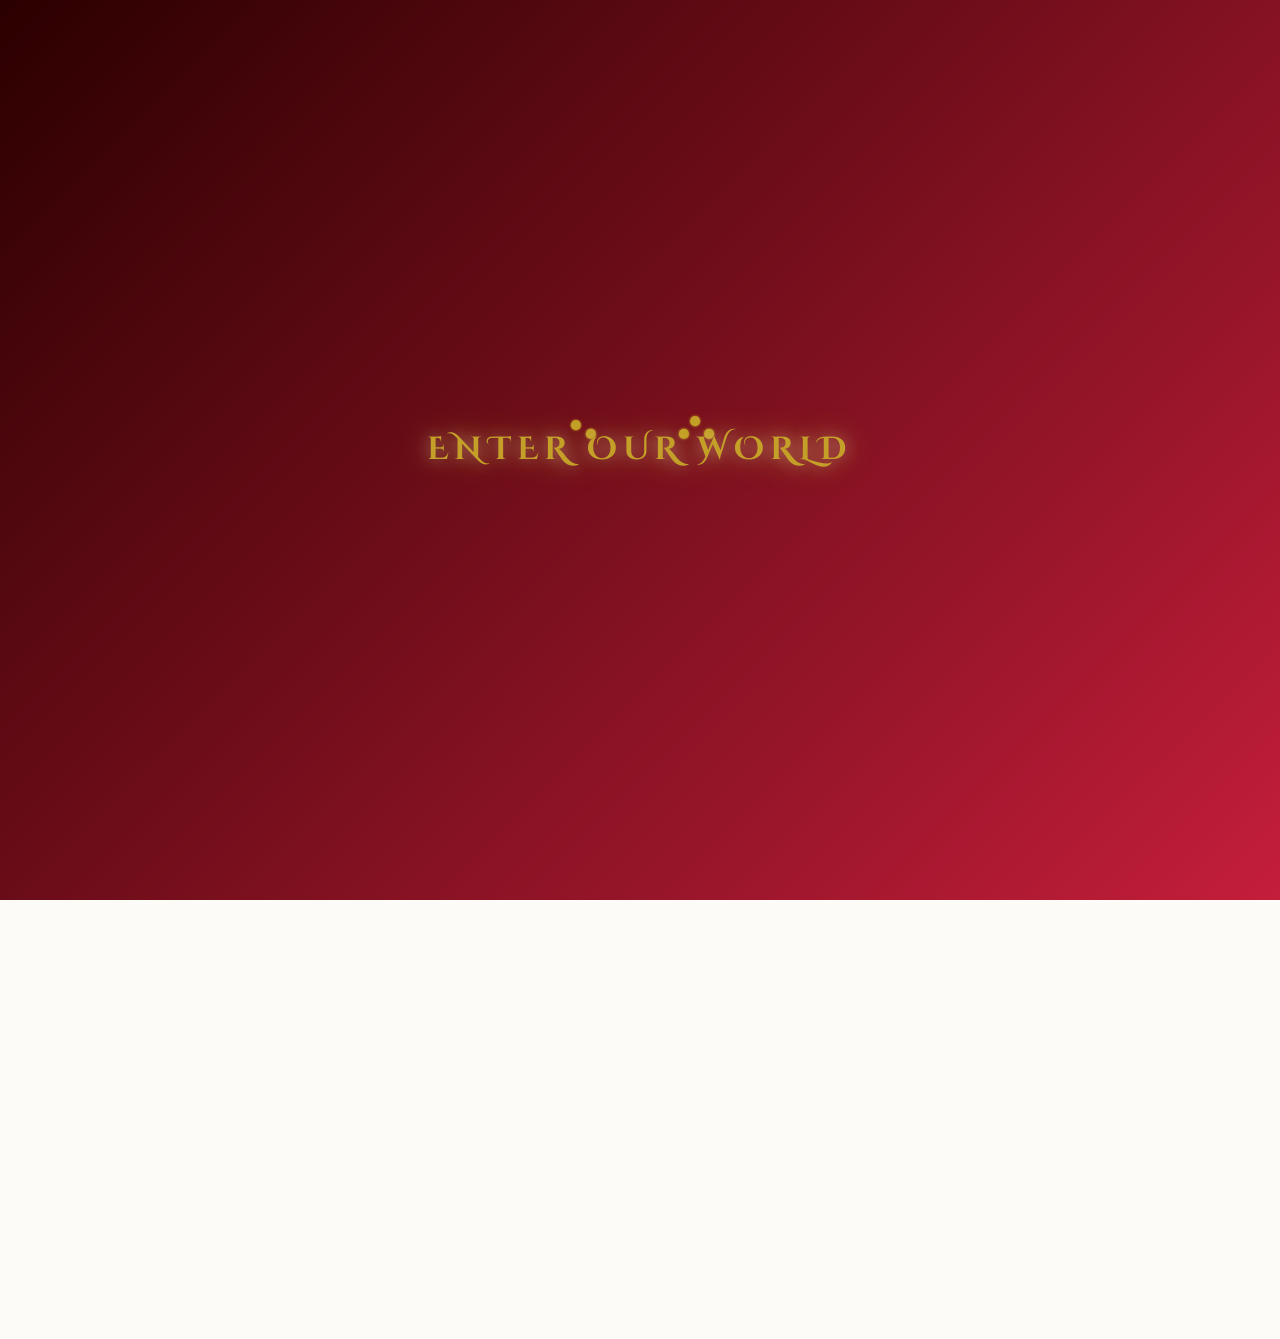
==== commit faaaf6bd: "Update index.html" ====
--- a/index.html
+++ b/index.html
@@ -43,6 +43,30 @@
         <a href="venue.html">Venue</a>
         <a href="gallery.html">Gallery</a>
       </div>
+      <button class="hamburger-menu" aria-label="Toggle navigation menu">
+        <span></span>
+        <span></span>
+        <span></span>
+      </button>
+    </nav>
+    <div class="mobile-nav-overlay" id="mobileNavOverlay">
+      <nav class="nav-links">
+        <a href="index.html">Home</a>
+        <a href="couple.html">The Couple</a>
+        <div class="dropdown">
+          <a href="event.html">Our Story</a>
+          <div class="dropdown-content">
+            <a href="roka.html">Roka</a>
+            <a href="engagement.html">Engagement</a>
+            <a href="sangeet.html">Sangeet</a>
+            <a href="haldi.html">Haldi</a>
+            <a href="wedding.html">Wedding</a>
+            <a href="reception.html">Reception</a>
+          </div>
+        </div>
+        <a href="venue.html">Venue</a>
+        <a href="gallery.html">Gallery</a>
+      </nav>
     </nav>
   </header>
 
@@ -103,6 +127,7 @@
   </footer>
 
   <script src="countdown.js"></script>
+  <script src="mobile-menu.js"></script>
   <script>
     window.addEventListener('load', () => {
       setTimeout(() => {
--- a/style.css
+++ b/style.css
@@ -1,52 +1,194 @@
+@import url('https://fonts.googleapis.com/css2?family=Cinzel+Decorative:wght@400;700&family=Cormorant+Garamond:ital,wght@0,300;0,400;0,600;1,400&family=Montserrat:wght@300;400;500&display=swap');
+
 :root {
-    --ivory: #FCFAF2;
-    --gold: #D4AF37;
-    --maroon: #8B0000;
-    --red: #C41E3A;
+    --ivory: #FDFBF7;
+    --gold: #C5A028;
+    --maroon: #6B0000;
     --dark-text: #1f1f1f;
     --bg: var(--ivory);
-    --surface: rgba(255, 255, 255, 0.9);
     --text: #1f1f1f;
     --muted: #444444;
-    --accent: var(--maroon);
-    --border: rgba(139, 0, 0, 0.25);
-    --shadow: 0 18px 42px rgba(139, 0, 0, 0.2);
+    --border: rgba(107, 0, 0, 0.15);
+    --shadow: 0 20px 40px rgba(0, 0, 0, 0.08);
+    --size-4: 1.2rem;
+    --size-content-3: 1180px;
 }
 
 * {box-sizing:border-box;margin:0;padding:0;}
 html {scroll-behavior:smooth;}
-html,body {height:100%;font-family:'Kaushan Script', cursive;font-size:16px;line-height:1.6;color:var(--text);display:flex;flex-direction:column;background:var(--bg);}
+html,body {height:100%;font-family:'Montserrat', sans-serif;font-size:16px;line-height:1.8;color:var(--text);display:flex;flex-direction:column;background:var(--bg);font-weight: 400; overflow-x: hidden;}
+body.loading-active { overflow: hidden; }
+
+/* Loading Overlay */
+.loading-wrapper {
+    position: fixed;
+    inset: 0;
+    z-index: 10000;
+    background: linear-gradient(-45deg, #6B0000, #4a0000, #C41E3A, #2b0000);
+    background-size: 300% 300%;
+    animation: gradientBG 8s ease infinite;
+    display: flex;
+    justify-content: center;
+    align-items: center;
+    transition: opacity 0.6s cubic-bezier(0.4, 0, 0.2, 1), visibility 0.6s;
+}
+
+.loading-wrapper.hidden {
+    opacity: 0;
+    visibility: hidden;
+}
+
+.loading-content {
+    position: relative;
+    width: 100%;
+    height: 100%;
+    display: flex;
+    justify-content: center;
+    align-items: center;
+}
+
+.loading-text {
+    position: absolute;
+    z-index: 10;
+    font-family: 'Cinzel Decorative', serif;
+    color: var(--gold);
+    font-size: 2rem;
+    font-weight: 700;
+    text-transform: uppercase;
+    letter-spacing: 6px;
+    text-shadow: 0 0 30px rgba(197, 160, 40, 0.8), 0 0 15px rgba(255, 255, 255, 0.4);
+    animation: loaderFade 2s infinite ease-in-out;
+}
+
+.loader-dots {
+    position: absolute;
+    top: 50%;
+    left: 50%;
+}
+
+.loader-dot {
+    position: absolute;
+    width: 300px;
+    height: 300px;
+    transform: translate(-50%, -50%);
+    animation: loading-block 3.5s ease-in-out infinite;
+}
+
+.loader-dot::after {
+    content: "";
+    display: inline-block;
+    width: 60px;
+    height: 60px;
+    background-color: var(--gold);
+    border-radius: 50%;
+    position: absolute;
+    transform: scale(0.17);
+    animation: loading-dot 3.5s ease-in-out infinite;
+    box-shadow: 0 0 15px var(--gold);
+}
+
+.loader-dot:nth-child(1) { top: 120px; left: -209px; animation-delay: 0s; }
+.loader-dot:nth-child(1)::after { top: 0; right: 0; transform-origin: top right; animation-delay: 0s; }
+.loader-dot:nth-child(2) { top: -161px; left: -194px; animation-delay: 0.25s; }
+.loader-dot:nth-child(2)::after { bottom: 0; right: 0; transform-origin: bottom right; animation-delay: 0.25s; }
+.loader-dot:nth-child(3) { top: -161px; left: -101px; animation-delay: 0.5s; }
+.loader-dot:nth-child(3)::after { bottom: 0; right: 0; transform-origin: bottom right; animation-delay: 0.5s; }
+.loader-dot:nth-child(4) { top: 116px; left: 200px; animation-delay: 0.75s; }
+.loader-dot:nth-child(4)::after { top: 0; left: 0; transform-origin: top left; animation-delay: 0.75s; }
+.loader-dot:nth-child(5) { top: -161px; left: 214px; animation-delay: 1s; }
+.loader-dot:nth-child(5)::after { bottom: 0; left: 0; transform-origin: bottom left; animation-delay: 1s; }
+
+@keyframes loading-block { 70%, 100% { transform: translate(-50%, -50%) rotate(360deg); } }
+@keyframes loading-dot { 0%, 70%, 100% { transform: scale(0.17); } 35% { transform: scale(1); } }
+@keyframes gradientBG { 0% { background-position: 0% 50%; } 50% { background-position: 100% 50%; } 100% { background-position: 0% 50%; } }
+@keyframes loaderFade { 0%, 100% { opacity: 0.5; transform: scale(0.95); } 50% { opacity: 1; transform: scale(1); } }
 body {display:flex;flex-direction:column;}
 main {flex:1;}
 a {color:inherit;text-decoration:none;}
 
-.topbar {position:sticky;top:0;z-index:20;background:rgba(139,0,0,0.85);backdrop-filter:blur(10px);border-bottom:2px solid var(--gold);box-shadow:0 3px 8px rgba(139,0,0,0.3);padding:0.15rem 0;}
+.topbar {position:sticky;top:0;z-index:20;background:rgba(139,0,0,0.9);backdrop-filter:blur(10px);border-bottom:2px solid var(--gold);box-shadow:0 3px 8px rgba(0,0,0,0.2);padding:0.1rem 0;}
 .container {width:min(100% - 2rem, 1180px);margin:0 auto;}
 .nav-grid {display:flex;align-items:center;justify-content:space-between;padding:0.6rem 0;}
-.brand {font-family:'Playfair Display', serif;font-size:1.5rem;font-weight:800;letter-spacing:0.03em;color:var(--gold);}
-.nav-links {display:flex;gap:1rem;}
-.nav-links a {font-weight:500;color:#fff;padding:0.5rem 0.8rem;border-radius:8px;transition:all 0.2s ease;font-size:1rem;}
-.nav-links a:hover {background:var(--gold);color:var(--maroon);}
-
-.hero {position:relative;height:90vh;display:flex;align-items:center;justify-content:center;text-align:center;background:url('images/hero.jpg') center/cover no-repeat;}
-.hero-overlay {position:absolute;inset:0;background:linear-gradient(160deg,rgba(15,15,16,0.35),rgba(46,46,48,0.45));}
-.glass-card {position:relative;z-index:2;max-width:520px;margin:0 1rem;padding:2rem;backdrop-filter:blur(14px);background:linear-gradient(135deg, rgba(212, 175, 55, 0.5) 0%, rgba(139, 0, 0, 0.5) 100%), rgba(255, 255, 255, 0.88);border:1px solid rgba(212, 175, 55, 0.45);box-shadow:0 14px 36px rgba(139, 0, 0, 0.25);border-radius:22px;}
-.glass-card h1 {font-family:'Playfair Display', serif;font-size:2.8rem;margin-bottom:0.8rem;color:var(--maroon);font-weight:700;}
-.glass-card p {margin-bottom:1.2rem;color:#000;font-size:1.35rem;font-family:'Allura', cursive;font-weight:500;line-height:2.2;letter-spacing:1px;word-spacing:0.15em;text-shadow:0 2px 6px rgba(212,175,55,0.6);}
-.btn {display:inline-flex;align-items:center;gap:0.4rem;background:var(--maroon);color:#fff;padding:0.78rem 1.2rem;border-radius:999px;font-weight:600;transition:transform 0.2s ease, box-shadow 0.2s ease;border:2px solid var(--gold);}
-.btn:hover {transform:translateY(-1px);box-shadow:0 10px 20px rgba(128,0,0,0.38);background:var(--gold);}
-
-.info-grid {display:grid;grid-template-columns:1fr 1fr;gap:2rem;margin:2rem auto 3rem;align-items:center;}
+.brand {
+    font-family: 'Cinzel Decorative', serif;
+    font-size: 2.2rem;
+    font-weight: 700;
+    letter-spacing: 0.1em;
+    color: #fff;
+    text-shadow: 2px 2px 4px rgba(0,0,0,0.3);
+    transition: transform 0.15s ease, text-shadow 0.15s ease;
+}
+.brand:hover {
+    transform: scale(1.05);
+    text-shadow: 0 0 10px rgba(212, 175, 55, 0.6);
+}
+.nav-links {display:flex; gap:0.5rem; align-items: stretch;}
+.dropdown { position: relative; display: flex; align-items: center; }
+.dropdown-content {
+    display: none;
+    position: absolute;
+    background: rgba(107, 0, 0, 0.8);
+    backdrop-filter: blur(10px);
+    min-width: 180px;
+    box-shadow: 0px 8px 16px 0px rgba(0,0,0,0.3);
+    z-index: 30;
+    top: 100%;
+    left: 0;
+    border: 1px solid var(--gold);
+    border-top: none;
+    padding: 0.5rem 0;
+}
+.dropdown-content a {
+    display: block;
+    width: 100%;
+    padding: 0.6rem 1.2rem !important;
+    border-radius: 0 !important;
+    text-transform: none !important;
+    margin: 0 !important;
+    color: #fff;
+}
+.dropdown-content a:hover {
+    background: rgba(255, 255, 255, 0.1);
+    color: var(--gold) !important;
+    transition: background 0.15s ease, color 0.15s ease;
+}
+.dropdown:hover .dropdown-content { display: block; }
+.nav-links > a, 
+.dropdown > a {
+    font-weight:400;
+    color:#fff;
+    padding: 0.6rem 1rem;
+    border-radius: 4px;
+    transition:all 0.15s ease;
+    font-size:0.9rem;
+    text-transform: uppercase;
+    letter-spacing: 1px;
+    display: flex;
+    align-items: center;
+}
+.nav-links > a:hover,
+.dropdown:hover > a {
+    background:var(--gold);
+    color:var(--maroon);
+}
+
+.hero {position:relative;height:75vh;display:flex;align-items:center;justify-content:center;text-align:center;background:url('images/hero.jpg') center/cover no-repeat;}
+.hero-overlay {position:absolute;inset:0;background:linear-gradient(160deg,rgba(0,0,0,0.2),rgba(0,0,0,0.4));}
+.glass-card {position:relative;z-index:2;max-width:560px;margin:0 1rem;padding:2rem;backdrop-filter:blur(12px);background: rgba(255, 255, 255, 0.92);border: 1px solid rgba(255, 255, 255, 0.4);box-shadow: 0 30px 60px rgba(0,0,0,0.12);border-radius:4px;}
+.glass-card h1 {font-family:'Cormorant Garamond', serif;font-size:3.5rem;margin-bottom:1.5rem;color:var(--maroon);font-weight:400;letter-spacing: 2px;}
+.glass-card p {margin-bottom:2rem;color:var(--text);font-size:1.2rem;font-family:'Cormorant Garamond', serif;font-style: italic;line-height:1.8;letter-spacing:0.5px;}
+
+.info-grid {display:grid;grid-template-columns:1fr 1fr;gap:2rem;margin:1rem auto 2rem;align-items:start;}
 .info-grid article {text-align:center;}
 .info-grid article:first-child {position:relative;padding-right:2rem;}
 .info-grid article:first-child::after {content:'';position:absolute;right:-1rem;top:50%;transform:translateY(-50%);width:3px;height:60%;background:linear-gradient(180deg, transparent 0%, var(--gold) 20%, var(--gold) 80%, transparent 100%);border-radius:999px;box-shadow:0 0 12px rgba(212,175,55,0.5);}
-.info-grid h2 {font-family:'Playfair Display', serif;font-size:1.8rem;margin-bottom:0.8rem;color:var(--maroon);font-weight:700;}
+.info-grid h2 {font-family:'Cormorant Garamond', serif;font-size:2.2rem;margin-bottom:0.8rem;color:var(--maroon);font-weight:500;}
 .info-grid p {line-height:1.75;color:var(--text);font-size:1rem;font-weight:500;}
 
 /* Card Styles with 3D Flip Effect */
 .cards-container {
   max-width:1000px;
-  margin:3rem auto;
+  margin:2rem auto;
   display:flex;
   flex-wrap:wrap;
   justify-content:space-around;
@@ -56,8 +198,8 @@
 
 .card {
   position:relative;
-  width:300px;
-  height:400px;
+  width:280px;
+  height:360px;
   background:#fff;
   transform-style:preserve-3d;
   transform:perspective(2000px);
@@ -117,8 +259,8 @@
   text-transform:uppercase;
   font-size:1.8em;
   color:var(--maroon);
-  font-family:'Playfair Display', serif;
-  font-weight:700;
+  font-family:'Cormorant Garamond', serif;
+  font-weight:500;
 }
 
 .card .card-details p {
@@ -140,9 +282,9 @@
   margin:0 2rem;
 }
 
-.section-block {margin:0.5rem 0;padding:0.5rem 0;}
-.section-block h2,h3 {font-family:'Playfair Display', serif;color:var(--maroon);margin:0 0 0.5rem 0;font-weight:700;}
-.section-block p, .section-block ul {color:var(--text);line-height:1.75;font-size:1rem;font-weight:500;}
+.section-block {margin:0.25rem 0;padding:0.25rem 0;}
+.section-block h2,h3 {font-family:'Cormorant Garamond', serif;color:var(--maroon);margin:0 0 1rem 0;font-weight:400;font-size: 2.4rem;}
+.section-block p, .section-block ul {color:var(--text);line-height:1.9;font-size:1.05rem;font-weight:400;}
 .section-block ul {padding-left:1.3rem;list-style-type:disc;}
 
 .gallery-section {
@@ -154,43 +296,75 @@
   overflow: hidden;
   text-align: center;
   background: transparent;
+  display: grid;
+  place-items: center;
+  padding: 2rem 0;
 }
 
 .gallery-section h3 {
   margin: 0 !important;
   padding: 0.5rem 0 0 0;
-  font-size: 1.3rem;
-}
-.carousel {position:relative;overflow:hidden;border-radius:16px;border:3px solid var(--gold);box-shadow:0 15px 40px rgba(139,0,0,0.25);}
-.carousel-track {display:flex;transition:all 0.5s cubic-bezier(0.25, 0.46, 0.45, 0.94);}
-.carousel-slide {min-width:100%;display:none;aspect-ratio:4/5;object-fit:cover;filter:brightness(0.95);}
-.carousel-slide.active {display:block;animation:slideIn 0.5s ease-out;}
-.carousel-slide.active:hover {filter:brightness(1.05);}
-
-@keyframes slideIn {
-  from { opacity: 0; transform: scale(0.98); }
-  to { opacity: 1; transform: scale(1); }
-}
-
-.carousel-btn {position:absolute;top:50%;transform:translateY(-50%);background:rgba(139,0,0,0.9);border:2px solid var(--gold);width:48px;height:48px;border-radius:50%;font-size:1.4rem;cursor:pointer;color:var(--gold);box-shadow:0 12px 24px rgba(139,0,0,0.35);transition:all 0.3s ease;font-weight:bold;}
-.carousel-btn:hover {background:var(--gold);color:var(--maroon);transform:translateY(-50%) scale(1.1);}
-.prev {left:16px;}
-.next {right:16px;}
-
-.video-wrap {position:relative;padding-top:56.25%;border-radius:16px;overflow:hidden;border:1px solid var(--border);box-shadow:var(--shadow);}
+  font-size: 1.8rem;
+}
+
+/* Ribbon Gallery Track Styles */
+.track-wrapper {
+  width: 100%;
+  max-inline-size: var(--size-content-3);
+  overflow: hidden;
+  -webkit-mask: linear-gradient(90deg, transparent 0, black 15% 85%, transparent) 0 50% / 100% calc(100% - (2 * var(--size-4))) no-repeat,
+                linear-gradient(0deg, black, black) 50% 0 / 100% var(--size-4) no-repeat,
+                linear-gradient(0deg, black, black) 50% 100% / 100% var(--size-4) no-repeat;
+}
+
+.track {
+  --size: clamp(200px, 40vmin, 50rem);
+  height: var(--size);
+  width: 100%;
+  display: flex;
+  overflow-x: auto;
+  gap: var(--size-4);
+  list-style-type: none;
+  margin: 0;
+  padding: var(--size-4) 1rem;
+  -webkit-mask: radial-gradient(#0000 0 30%, #000 30.5%) 50% calc(var(--size) * 0.5) / 300% 100%,
+                linear-gradient(0deg, black, black) 50% 0 / 100% var(--size-4) no-repeat,
+                linear-gradient(0deg, black, black) 50% 100% / 100% var(--size-4) no-repeat;
+  cursor: grab;
+  user-select: none;
+}
+
+.track::-webkit-scrollbar { display: none; }
+
+.track__item {
+  height: 100%;
+  aspect-ratio: 1;
+  flex-shrink: 0;
+}
+
+.track__item img {
+  height: 100%;
+  width: 100%;
+  object-fit: cover;
+  border-radius: 12px;
+  border: 2px solid var(--gold);
+}
+
+.video-wrap {position:relative;padding-top:56.25%;border-radius:16px;overflow:hidden;border:3px solid var(--gold);box-shadow:0 12px 32px rgba(212,175,55,0.4), inset 0 0 0 1px rgba(139,0,0,0.3); margin: 2rem 0;}
 .video-wrap iframe {position:absolute;inset:0;width:100%;height:100%;border:0;}
 
 .button-89 {
   --b: 3px;
   --s: .45em;
   --color: var(--maroon);
+  --accent-color: var(--gold);
   padding: calc(.8em + var(--s)) calc(1.2em + var(--s));
   color: var(--color);
   --_p: var(--s);
   background:
     conic-gradient(from 90deg at var(--b) var(--b),#0000 90deg,var(--color) 0)
     var(--_p) var(--_p)/calc(100% - var(--b) - 2*var(--_p)) calc(100% - var(--b) - 2*var(--_p));
-  transition: .3s linear, color 0s, background-color 0s;
+  transition: .15s linear, color 0.1s, background-color 0.1s;
   outline: var(--b) solid #0000;
   outline-offset: .6em;
   font-size: 18px;
@@ -207,7 +381,7 @@
 .button-89:hover,
 .button-89:focus-visible {
   --_p: 0px;
-  outline-color: var(--color);
+  outline-color: var(--accent-color);
   outline-offset: .05em;
 }
 
@@ -218,10 +392,10 @@
 
 .event-buttons {
   text-align: center;
-  padding: 3rem 0;
+  padding: 2rem 0;
   background: linear-gradient(135deg, rgba(139, 0, 0, 0.05) 0%, rgba(212, 175, 55, 0.05) 100%);
   border-radius: 16px;
-  margin: 2rem 0 3rem 0;
+  margin: 1rem 0 2rem 0;
 }
 
 .event-buttons h2,
@@ -233,7 +407,7 @@
 
 .event-buttons p {
   color: var(--muted);
-  margin-bottom: 2rem;
+  margin-bottom: 1.5rem;
   font-size: 1.1rem;
 }
 
@@ -250,7 +424,7 @@
   border-left: 4px solid var(--gold);
   border-radius: 12px;
   box-shadow: 0 8px 16px rgba(139, 0, 0, 0.1);
-  transition: all 0.3s ease;
+  transition: all 0.15s ease;
 }
 
 .event-detail-card:hover {
@@ -262,7 +436,7 @@
   color: var(--maroon);
   font-size: 1.3rem;
   margin-bottom: 0.8rem;
-  font-family: 'Playfair Display', serif;
+  font-family: 'Cormorant Garamond', serif;
 }
 
 .event-detail-card p {
@@ -273,7 +447,7 @@
 
 .event-nav-buttons {
   margin: 1rem 0 0.5rem;
-  padding: 2.5rem;
+  padding: 1.5rem;
   background: linear-gradient(135deg, rgba(139, 0, 0, 0.08) 0%, rgba(212, 175, 55, 0.08) 100%);
   border-radius: 16px;
   border: 2px solid rgba(212, 175, 55, 0.3);
@@ -289,8 +463,58 @@
 .event-grid { display: flex; justify-content: center; gap: 30px; flex-wrap: wrap; align-items: center; }
 .event-grid .button-89 { margin: 15px; }
 
-.map-container {position:relative;padding-top:56.25%;border-radius:16px;overflow:hidden;border:3px solid var(--gold);box-shadow:0 12px 32px rgba(212,175,55,0.4), inset 0 0 0 1px rgba(139,0,0,0.3);background:rgba(139,0,0,0.08);}
+.venue-sections {
+    display: grid;
+    grid-template-columns: repeat(3, 1fr);
+    gap: 2rem;
+    margin: 2rem 0;
+}
+.venue-card {
+    padding: 2rem 1.5rem;
+    border: 1px solid var(--border);
+    border-radius: 8px;
+    text-align: center;
+    background: rgba(139, 0, 0, 0.02);
+    transition: transform 0.15s ease, border-color 0.15s ease;
+}
+.venue-card:hover { transform: translateY(-5px); border-color: var(--gold); background: #fff; }
+.venue-card h3 { font-family: 'Cinzel Decorative', serif; font-size: 1.5rem !important; margin-bottom: 0.8rem !important; }
+.venue-card p { font-size: 0.95rem; line-height: 1.6; margin-bottom: 0.3rem; }
+
+.maps-wrapper {
+    display: flex;
+    align-items: center;
+    gap: 2rem;
+    margin-top: 1.5rem;
+}
+
+.map-divider {
+    width: 3px;
+    height: 200px;
+    background: linear-gradient(180deg, transparent 0%, var(--gold) 20%, var(--gold) 80%, transparent 100%);
+    box-shadow: 0 0 12px rgba(212, 175, 55, 0.5);
+    border-radius: 999px;
+    flex-shrink: 0;
+}
+
+.map-container {position:relative;padding-top:56.25%;border-radius:16px;overflow:hidden;border:3px solid var(--gold);box-shadow:0 12px 32px rgba(212,175,55,0.4), inset 0 0 0 1px rgba(139,0,0,0.3);background:rgba(139,0,0,0.08); flex: 1;}
 .map-container iframe {position:absolute;inset:0;width:100%;height:100%;border:0;filter:grayscale(15%) contrast(96%) brightness(110%);}
+
+.map-overlay {
+    position: absolute;
+    inset: 0;
+    width: 100%;
+    height: 100%;
+    object-fit: cover;
+    pointer-events: none; /* Allows interacting with the map underneath */
+    z-index: 10;
+    opacity: 1;
+    transition: opacity 0.8s ease;
+}
+
+.map-container:hover .map-overlay {
+    opacity: 0;
+}
 
 .doli-section {margin:2.5rem 0;display:flex;justify-content:center;align-items:center;}
 .doli-image {max-width:100%;height:auto;border-radius:16px;border:4px solid var(--gold);box-shadow:0 16px 40px rgba(139,0,0,0.3), inset 0 0 0 2px rgba(212,175,55,0.5);transition:transform 0.3s ease, box-shadow 0.3s ease;object-fit:cover;}
@@ -300,146 +524,114 @@
 .site-footer p {margin:0.2rem 0;font-size:1rem;font-weight:500;}
 .site-footer a {color:var(--gold);transition:0.3s;text-decoration:none;}
 .site-footer a:hover {text-decoration:underline;}
-.countdown {display:flex;justify-content:center;gap:0.6rem;margin-bottom:0.4rem;flex-wrap:wrap;}
-.countdown div {background:linear-gradient(135deg, var(--maroon) 0%, rgba(139,0,0,0.8) 100%);padding:0.6rem 0.8rem;border-radius:12px;min-width:70px;border:2px solid var(--gold);box-shadow:0 12px 28px rgba(212,175,55,0.3);text-align:center;transition:all 0.3s ease;}
+
+.footer-compact-row {
+    display: grid;
+    grid-template-columns: 1fr auto 1fr;
+    align-items: center;
+    padding: 0.4rem 0;
+}
+
+.footer-quote-inline {
+    text-align: center;
+    font-style: italic;
+    color: var(--gold);
+    font-size: 0.9rem !important;
+    margin: 0 !important;
+    letter-spacing: 0.5px;
+    border-left: 1px solid rgba(212,175,55,0.3);
+    border-right: 1px solid rgba(212,175,55,0.3);
+    padding: 0 1rem;
+}
+
+.wedding-seal {
+    background: var(--gold);
+    padding: 3px;
+    border-radius: 4px;
+    box-shadow: 0 0 15px rgba(212, 175, 55, 0.4);
+    position: relative;
+    min-width: 80px;
+    justify-self: end;
+}
+
+.seal-inner {
+    display: flex;
+    flex-direction: column;
+    align-items: center;
+    background: var(--maroon);
+    padding: 4px 10px;
+    border: 1px solid rgba(212, 175, 55, 0.5);
+}
+
+.seal-month { font-size: 0.6rem; letter-spacing: 2px; color: var(--gold); font-weight: 700; }
+.seal-day { font-family: 'Cinzel Decorative', serif; font-size: 1.6rem; line-height: 1; color: #fff; font-weight: 700; margin: 2px 0; }
+.seal-year { font-size: 0.6rem; letter-spacing: 1px; color: var(--gold); font-weight: 600; }
+
+.countdown {display:flex;justify-content:flex-start;gap:0.6rem;margin:0;}
+.countdown div {
+    background: linear-gradient(135deg, var(--maroon) 0%, #4a0000 100%);
+    padding: 0.4rem 0.6rem;
+    border-radius: 8px;
+    min-width: 65px;
+    border: 1.5px solid var(--gold);
+    box-shadow: 0 8px 20px rgba(0,0,0,0.2);
+    text-align: center;
+    transition: all 0.15s ease;
+}
 .countdown div:hover {transform:translateY(-4px);box-shadow:0 16px 36px rgba(212,175,55,0.4);border-color:#fff;}
-.countdown span {display:block;font-family:'Playfair Display', serif;font-size:1.4rem;color:var(--gold);font-weight:800;line-height:1.1;}
-.countdown small {color:#fff;font-size:0.65rem;text-transform:uppercase;letter-spacing:0.12em;font-weight:600;margin-top:0.15rem;}
+.countdown span {display:block;font-family:'Cormorant Garamond', serif;font-size:1.4rem;color:var(--gold);font-weight:700;line-height:1;}
+.countdown small {color:#fff;font-size:0.6rem;text-transform:uppercase;font-weight:600;letter-spacing: 0.5px;}
 
 @media (max-width: 960px) {
-  .info-grid {grid-template-columns:1fr;}
+  .info-grid {grid-template-columns:1fr; gap: 3rem;}
+  .info-grid article:first-child {padding-right: 0; padding-bottom: 2rem;}
+  .info-grid article:first-child::after {
+    right: 50%; top: auto; bottom: -1.5rem; transform: translateX(50%);
+    width: 60%; height: 2px;
+    background: linear-gradient(90deg, transparent 0%, var(--gold) 20%, var(--gold) 80%, transparent 100%);
+  }
   .nav-links {gap:0.6rem;}
   .hero {height:70vh;}
-}
+  .maps-wrapper {
+    flex-direction: column;
+    gap: 1.5rem;
+  }
+  .map-divider {
+    display: none;
+  }
+}
+
+.childhood-gallery {
+    display: flex;
+    justify-content: center;
+    gap: 3rem;
+    flex-wrap: wrap;
+    margin-top: 2rem;
+}
+
+.kid-frame { text-align: center; }
+.kid-frame img { width: 220px; height: 220px; object-fit: cover; border-radius: 50%; border: 4px solid var(--gold); box-shadow: var(--shadow); margin-bottom: 1rem; }
+.kid-frame span { font-family: 'Cinzel Decorative', serif; color: var(--maroon); font-weight: 700; font-size: 1.1rem; display: block; }
+
+.couple-intro { text-align: center; padding-top: 2rem; }
+.childhood-section { background: rgba(139, 0, 0, 0.03); padding: 2rem; border-radius: 12px; margin: 2rem 0; }
+
+.heart-divider { width: 32px; height: 32px; align-self: center; opacity: 0.8; }
+
+.story-gallery { display: flex; justify-content: center; align-items: center; gap: 12px; margin: 1rem 0; flex-wrap: wrap; }
+.story-frame { width: 70px; height: 70px; border-radius: 50%; border: 2px solid var(--gold); overflow: hidden; box-shadow: 0 4px 10px rgba(0,0,0,0.1); background: #fff; flex-shrink: 0; }
+.story-frame img { width: 100%; height: 100%; object-fit: cover; transition: transform 0.3s ease; }
+.story-frame:hover img { transform: scale(1.1); }
+
+.diamond-divider { width: 8px; height: 8px; background-color: var(--gold); transform: rotate(45deg); flex-shrink: 0; opacity: 0.7; }
+
 @media (max-width: 640px) {
   .topbar {padding:0.55rem 0;}
   .glass-card {padding:1.5rem 1rem;}
   .glass-card h1 {font-size:1.8rem;}
   .info-grid {margin:1.5rem auto;}
-  .carousel-btn {width:34px;height:34px;font-size:0.95rem;}
   .countdown {flex-wrap:wrap;gap:0.7rem;}
-}
-
-/* Parallax Gallery Styles */
-.main-slider {
-  width: 80%;
-  height: 400px; /* Reduced from 100vh for testing */
-  float: left;
-  position: relative;
-  overflow: hidden;
-}
-
-.nav-slider {
-  width: 20%;
-  height: 400px; /* Reduced from 100vh for testing */
-  float: left;
-  position: relative;
-}
-
-.main-slider .swiper-slide,
-.nav-slider .swiper-slide {
-  overflow: hidden;
-  backface-visibility: hidden;
-  -webkit-backface-visibility: hidden;
-}
-
-.main-slider .slide-bgimg {
-  position: absolute;
-  top: 0;
-  left: 0;
-  width: 100%;
-  height: 100%;
-  background-position: center center;
-  background-size: contain; /* Shows full image without cutting */
-  background-repeat: no-repeat;
-  background-color: rgba(139, 0, 0, 0.1); /* Fills gaps with subtle color */
-  transform: translateX(0);
-}
-
-.main-slider .content {
-  display: none; /* hide text overlays on Roka images */
-}
-
-.main-slider .content .title {
-  font-size: 2.6em;
-  font-weight: bold;
-  margin-bottom: 30px;
-  color: var(--gold);
-  font-family: 'Playfair Display', serif;
-  text-shadow: 2px 2px 4px rgba(0,0,0,0.8);
-}
-
-.main-slider .content .caption {
-  display: block;
-  font-size: 13px;
-  line-height: 1.4;
-  opacity: 0;
-  transition: opacity .3s ease;
-  color: #fff;
-  text-shadow: 1px 1px 2px rgba(0,0,0,0.7);
-}
-
-.main-slider .content .caption.show {
-  opacity: 1;
-}
-
-.nav-slider .content {
-  width: 100%;
-  text-align: center;
-  cursor: pointer;
-}
-
-.nav-slider .content .title {
-  font-size: 20px;
-  color: var(--gold);
-  font-weight: bold;
-}
-
-.nav-slider .swiper-slide {
-  opacity: 0.4;
-  transition: opacity 0.3s ease;
-  height: 80px; /* Fixed height for thumbnails */
-  margin-bottom: 5px;
-}
-
-.nav-slider .swiper-slide img {
-  width: 100%;
-  height: 100%;
-  object-fit: cover; /* Ensures images fit without distortion */
-  border-radius: 4px;
-  cursor: pointer;
-}
-
-.nav-slider .swiper-slide.swiper-slide-active {
-  opacity: 1;
-  transform: scale(1.05); /* Slight scale effect for active thumbnail */
-}
-
-[class^="swiper-button-"] {
-  width: 44px;
-  opacity: 0;
-  visibility: hidden;
-  transition: all 0.3s ease;
-  z-index: 10;
-}
-
-.main-slider:hover .swiper-button-prev,
-.main-slider:hover .swiper-button-next {
-  opacity: 1;
-  visibility: visible;
-}
-
-.swiper-button-prev {
-  transform: translateX(50px);
-}
-
-.swiper-button-next {
-  transform: translateX(-50px);
-}
-
-.main-slider.loading,
-.nav-slider.loading {
-  opacity: 0.5; /* Reduced opacity instead of hidden */
+  .venue-sections { grid-template-columns: 1fr; gap: 1rem; }
 }
 
 /* Engagement faux 3D scroll slider */
@@ -530,75 +722,3 @@
     margin-left: -80px;
   }
 }
-
-/* Responsive adjustments for parallax gallery */
-@media (max-width: 768px) {
-  .main-slider {
-    width: 100%;
-    height: 300px; /* Adjusted for mobile */
-    float: none;
-  }
-  
-  .nav-slider {
-    width: 100%;
-    height: 80px; /* Adjusted for mobile thumbnails */
-    float: none;
-  }
-
-  .faux-3d-slider {
-    height: 280px;
-  }
-
-  .faux-3d-card {
-    width: 220px;
-    height: 100%;
-  }
-  
-  .nav-slider .swiper-wrapper {
-    flex-direction: row;
-  }
-  
-  .nav-slider .swiper-slide {
-    height: 60px; /* Smaller thumbnails on mobile */
-    margin-bottom: 0;
-    margin-right: 5px;
-  }
-  
-  .main-slider .content {
-    width: 70%;
-    top: 30%;
-  }
-  
-  .main-slider .content .title {
-    font-size: 2em;
-  }
-}
-
-@media (max-width: 480px) {
-  .main-slider {
-    height: 250px; /* Adjusted for small screens */
-  }
-  
-  .nav-slider .swiper-slide {
-    height: 50px; /* Even smaller on very small screens */
-  }
-  
-  .main-slider .content {
-    width: 80%;
-    padding-left: 3%;
-  }
-
-  .faux-3d-slider {
-    height: 220px;
-  }
-
-  .faux-3d-card {
-    width: 160px;
-    height: 100%;
-  }
-  
-  .main-slider .content .title {
-    font-size: 1.5em;
-    margin-bottom: 20px;
-  }
-}
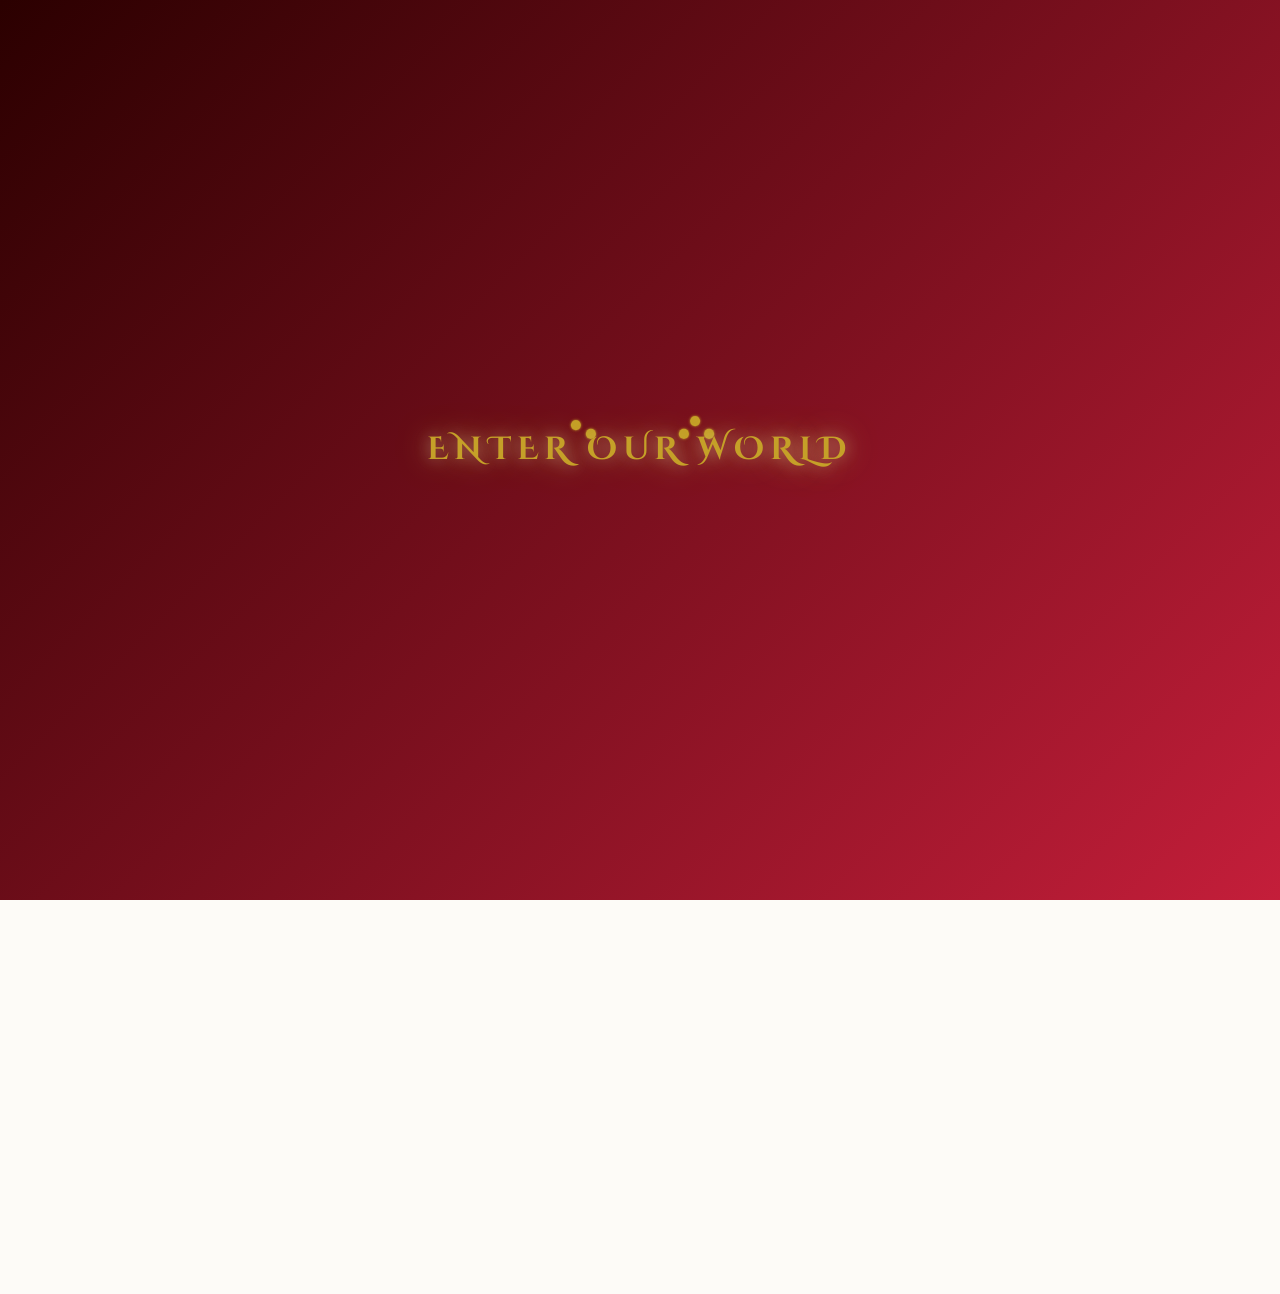
==== commit 9d05bb8b: "Update index.html" ====
--- a/index.html
+++ b/index.html
@@ -67,7 +67,7 @@
         <a href="venue.html">Venue</a>
         <a href="gallery.html">Gallery</a>
       </nav>
-    </nav>
+    </div>
   </header>
 
   <main>
--- a/style.css
+++ b/style.css
@@ -172,6 +172,90 @@
     color:var(--maroon);
 }
 
+/* Hamburger Menu Icon */
+.hamburger-menu {
+    display: none; /* Hidden by default, shown on mobile */
+    background: none;
+    border: none;
+    cursor: pointer;
+    padding: 0.5rem;
+    z-index: 40; /* Above dropdown */
+}
+.hamburger-menu span {
+    display: block;
+    width: 25px;
+    height: 3px;
+    background-color: #fff;
+    margin: 5px 0;
+    transition: all 0.3s ease;
+}
+
+/* Mobile Nav Overlay */
+.mobile-nav-overlay {
+    display: none; /* Hidden by default */
+    position: fixed;
+    top: 0;
+    left: 0;
+    width: 100%;
+    height: 100%;
+    background: rgba(107, 0, 0, 0.95); /* Darker background for mobile menu */
+    backdrop-filter: blur(15px);
+    z-index: 35;
+    flex-direction: column;
+    justify-content: center;
+    align-items: center;
+    transform: translateX(100%); /* Start off-screen */
+    transition: transform 0.4s ease-out;
+}
+
+body.mobile-menu-open .mobile-nav-overlay {
+    display: flex;
+    transform: translateX(0); /* Slide in */
+}
+
+/* Adjust nav-links inside mobile overlay */
+.mobile-nav-overlay .nav-links {
+    flex-direction: column;
+    gap: 1.5rem;
+    text-align: center;
+}
+
+.mobile-nav-overlay .nav-links > a,
+.mobile-nav-overlay .dropdown > a {
+    font-size: 1.2rem; /* Larger font for mobile */
+    padding: 0.8rem 1.5rem;
+    border-radius: 8px;
+    width: auto; /* Allow natural width */
+}
+
+/* Adjust dropdown within mobile overlay */
+.mobile-nav-overlay .dropdown {
+    width: 100%; /* Full width for dropdown parent */
+    flex-direction: column;
+    align-items: center;
+}
+
+.mobile-nav-overlay .dropdown-content {
+    position: static; /* No absolute positioning in mobile menu */
+    display: flex; /* Always show dropdown content in mobile menu */
+    flex-direction: column;
+    background: none; /* No separate background for sub-menu */
+    box-shadow: none;
+    border: none;
+    padding: 0.5rem 0;
+    min-width: unset; /* Remove min-width constraint */
+}
+
+.mobile-nav-overlay .dropdown-content a {
+    font-size: 1rem; /* Slightly smaller for sub-items */
+    padding: 0.5rem 1rem !important;
+    color: rgba(255, 255, 255, 0.8); /* Lighter color for sub-items */
+}
+.mobile-nav-overlay .dropdown-content a:hover {
+    color: var(--gold) !important;
+    background: rgba(255, 255, 255, 0.05);
+}
+
 .hero {position:relative;height:75vh;display:flex;align-items:center;justify-content:center;text-align:center;background:url('images/hero.jpg') center/cover no-repeat;}
 .hero-overlay {position:absolute;inset:0;background:linear-gradient(160deg,rgba(0,0,0,0.2),rgba(0,0,0,0.4));}
 .glass-card {position:relative;z-index:2;max-width:560px;margin:0 1rem;padding:2rem;backdrop-filter:blur(12px);background: rgba(255, 255, 255, 0.92);border: 1px solid rgba(255, 255, 255, 0.4);box-shadow: 0 30px 60px rgba(0,0,0,0.12);border-radius:4px;}
@@ -315,6 +399,9 @@
   -webkit-mask: linear-gradient(90deg, transparent 0, black 15% 85%, transparent) 0 50% / 100% calc(100% - (2 * var(--size-4))) no-repeat,
                 linear-gradient(0deg, black, black) 50% 0 / 100% var(--size-4) no-repeat,
                 linear-gradient(0deg, black, black) 50% 100% / 100% var(--size-4) no-repeat;
+  mask: linear-gradient(90deg, transparent 0, black 15% 85%, transparent) 0 50% / 100% calc(100% - (2 * var(--size-4))) no-repeat,
+                linear-gradient(0deg, black, black) 50% 0 / 100% var(--size-4) no-repeat,
+                linear-gradient(0deg, black, black) 50% 100% / 100% var(--size-4) no-repeat;
 }
 
 .track {
@@ -322,24 +409,47 @@
   height: var(--size);
   width: 100%;
   display: flex;
-  overflow-x: auto;
+  overflow: hidden;
   gap: var(--size-4);
-  list-style-type: none;
   margin: 0;
-  padding: var(--size-4) 1rem;
+  padding: var(--size-4) 0;
   -webkit-mask: radial-gradient(#0000 0 30%, #000 30.5%) 50% calc(var(--size) * 0.5) / 300% 100%,
                 linear-gradient(0deg, black, black) 50% 0 / 100% var(--size-4) no-repeat,
                 linear-gradient(0deg, black, black) 50% 100% / 100% var(--size-4) no-repeat;
-  cursor: grab;
-  user-select: none;
-}
-
-.track::-webkit-scrollbar { display: none; }
+  mask: radial-gradient(#0000 0 30%, #000 30.5%) 50% calc(var(--size) * 0.5) / 300% 100%,
+                linear-gradient(0deg, black, black) 50% 0 / 100% var(--size-4) no-repeat,
+                linear-gradient(0deg, black, black) 50% 100% / 100% var(--size-4) no-repeat;
+}
+
+/* Hardware Accelerated Marquee */
+.marquee-group {
+  flex-shrink: 0;
+  display: flex;
+  align-items: center;
+  gap: var(--size-4);
+  min-width: 100%;
+  width: max-content; /* CRITICAL FIX: Forces container to fit all images before looping */
+  animation: scrollMarquee 25s linear infinite;
+  animation: scrollMarquee 50s linear infinite;
+  list-style-type: none;
+}
+
+.track:hover .marquee-group,
+.track:active .marquee-group {
+  animation-play-state: paused;
+}
+
+@keyframes scrollMarquee {
+  from { transform: translateX(0); }
+  to { transform: translateX(calc(-100% - var(--size-4))); }
+}
 
 .track__item {
   height: 100%;
   aspect-ratio: 1;
   flex-shrink: 0;
+  background: rgba(139, 0, 0, 0.05); /* Placeholder color while heavy images decode */
+  border-radius: 12px;
 }
 
 .track__item img {
@@ -413,36 +523,50 @@
 
 .events-details {
   display: grid;
-  grid-template-columns: repeat(auto-fit, minmax(250px, 1fr));
-  gap: 2rem;
+  grid-template-columns: repeat(3, 1fr);
+  gap: 1.5rem;
   margin-top: 2rem;
 }
 
 .event-detail-card {
-  background: linear-gradient(135deg, rgba(139, 0, 0, 0.06) 0%, rgba(212, 175, 55, 0.06) 100%);
-  padding: 1.8rem;
-  border-left: 4px solid var(--gold);
-  border-radius: 12px;
-  box-shadow: 0 8px 16px rgba(139, 0, 0, 0.1);
+  background: #fff;
+  padding: 2.2rem 1.5rem;
+  border: 1px solid var(--border);
+  border-radius: 4px;
+  text-align: center;
+  box-shadow: var(--shadow);
   transition: all 0.15s ease;
 }
 
 .event-detail-card:hover {
   transform: translateY(-4px);
-  box-shadow: 0 12px 24px rgba(139, 0, 0, 0.15);
+  border-color: var(--gold);
+  background: var(--ivory);
 }
 
 .event-detail-card h4 {
   color: var(--maroon);
-  font-size: 1.3rem;
-  margin-bottom: 0.8rem;
-  font-family: 'Cormorant Garamond', serif;
+  font-size: 1.5rem;
+  margin-bottom: 0.4rem;
+  font-family: 'Cinzel Decorative', serif;
+  font-weight: 700;
+}
+
+.event-detail-card .event-date {
+  display: block;
+  font-size: 0.85rem;
+  font-weight: 600;
+  color: var(--gold);
+  letter-spacing: 2px;
+  text-transform: uppercase;
+  margin-bottom: 1.2rem;
 }
 
 .event-detail-card p {
-  color: var(--muted);
-  line-height: 1.7;
-  font-size: 0.95rem;
+  color: var(--text);
+  line-height: 1.6;
+  font-size: 0.9rem;
+  font-weight: 400;
 }
 
 .event-nav-buttons {
@@ -462,6 +586,20 @@
 
 .event-grid { display: flex; justify-content: center; gap: 30px; flex-wrap: wrap; align-items: center; }
 .event-grid .button-89 { margin: 15px; }
+
+.event-grid .button-89 { margin: 0; } /* Reset margin for mobile stacking */
+
+.event-nav-buttons .event-grid {
+    gap: 1rem; /* Adjust gap for stacked buttons */
+}
+
+.event-nav-buttons .event-grid .button-89 {
+    width: 100%; /* Make buttons full width on mobile */
+    max-width: 280px; /* Limit max width for aesthetics */
+    margin: 0 auto; /* Center buttons */
+}
+
+
 
 .venue-sections {
     display: grid;
@@ -599,6 +737,7 @@
   .map-divider {
     display: none;
   }
+  .events-details { grid-template-columns: repeat(2, 1fr); }
 }
 
 .childhood-gallery {
@@ -616,10 +755,19 @@
 .couple-intro { text-align: center; padding-top: 2rem; }
 .childhood-section { background: rgba(139, 0, 0, 0.03); padding: 2rem; border-radius: 12px; margin: 2rem 0; }
 
-.heart-divider { width: 32px; height: 32px; align-self: center; opacity: 0.8; }
-
-.story-gallery { display: flex; justify-content: center; align-items: center; gap: 12px; margin: 1rem 0; flex-wrap: wrap; }
-.story-frame { width: 70px; height: 70px; border-radius: 50%; border: 2px solid var(--gold); overflow: hidden; box-shadow: 0 4px 10px rgba(0,0,0,0.1); background: #fff; flex-shrink: 0; }
+@keyframes heartbeat {
+  0% { transform: scale(1); }
+  15% { transform: scale(1.25); }
+  30% { transform: scale(1); }
+  45% { transform: scale(1.25); }
+  70% { transform: scale(1); }
+  100% { transform: scale(1); }
+}
+
+.heart-divider { width: 32px; height: 32px; align-self: center; opacity: 0.9; animation: heartbeat 1.5s ease-in-out infinite; transform-origin: center; }
+
+.story-gallery { display: flex; justify-content: center; align-items: center; gap: 16px; margin: 1.5rem 0; flex-wrap: wrap; }
+.story-frame { width: 100px; height: 100px; border-radius: 50%; border: 2px solid var(--gold); overflow: hidden; box-shadow: 0 4px 10px rgba(0,0,0,0.1); background: #fff; flex-shrink: 0; }
 .story-frame img { width: 100%; height: 100%; object-fit: cover; transition: transform 0.3s ease; }
 .story-frame:hover img { transform: scale(1.1); }
 
@@ -632,6 +780,14 @@
   .info-grid {margin:1.5rem auto;}
   .countdown {flex-wrap:wrap;gap:0.7rem;}
   .venue-sections { grid-template-columns: 1fr; gap: 1rem; }
+  .events-details { grid-template-columns: 1fr; }
+  
+  .loading-text { font-size: 1.2rem; letter-spacing: 3px; }
+  .countdown div { min-width: 55px; padding: 0.3rem 0.5rem; }
+  .countdown span { font-size: 1.2rem; }
+  .heart-divider { width: 24px; height: 24px; }
+  .story-frame { width: 75px; height: 75px; }
+  .story-gallery { gap: 10px; }
 }
 
 /* Engagement faux 3D scroll slider */
